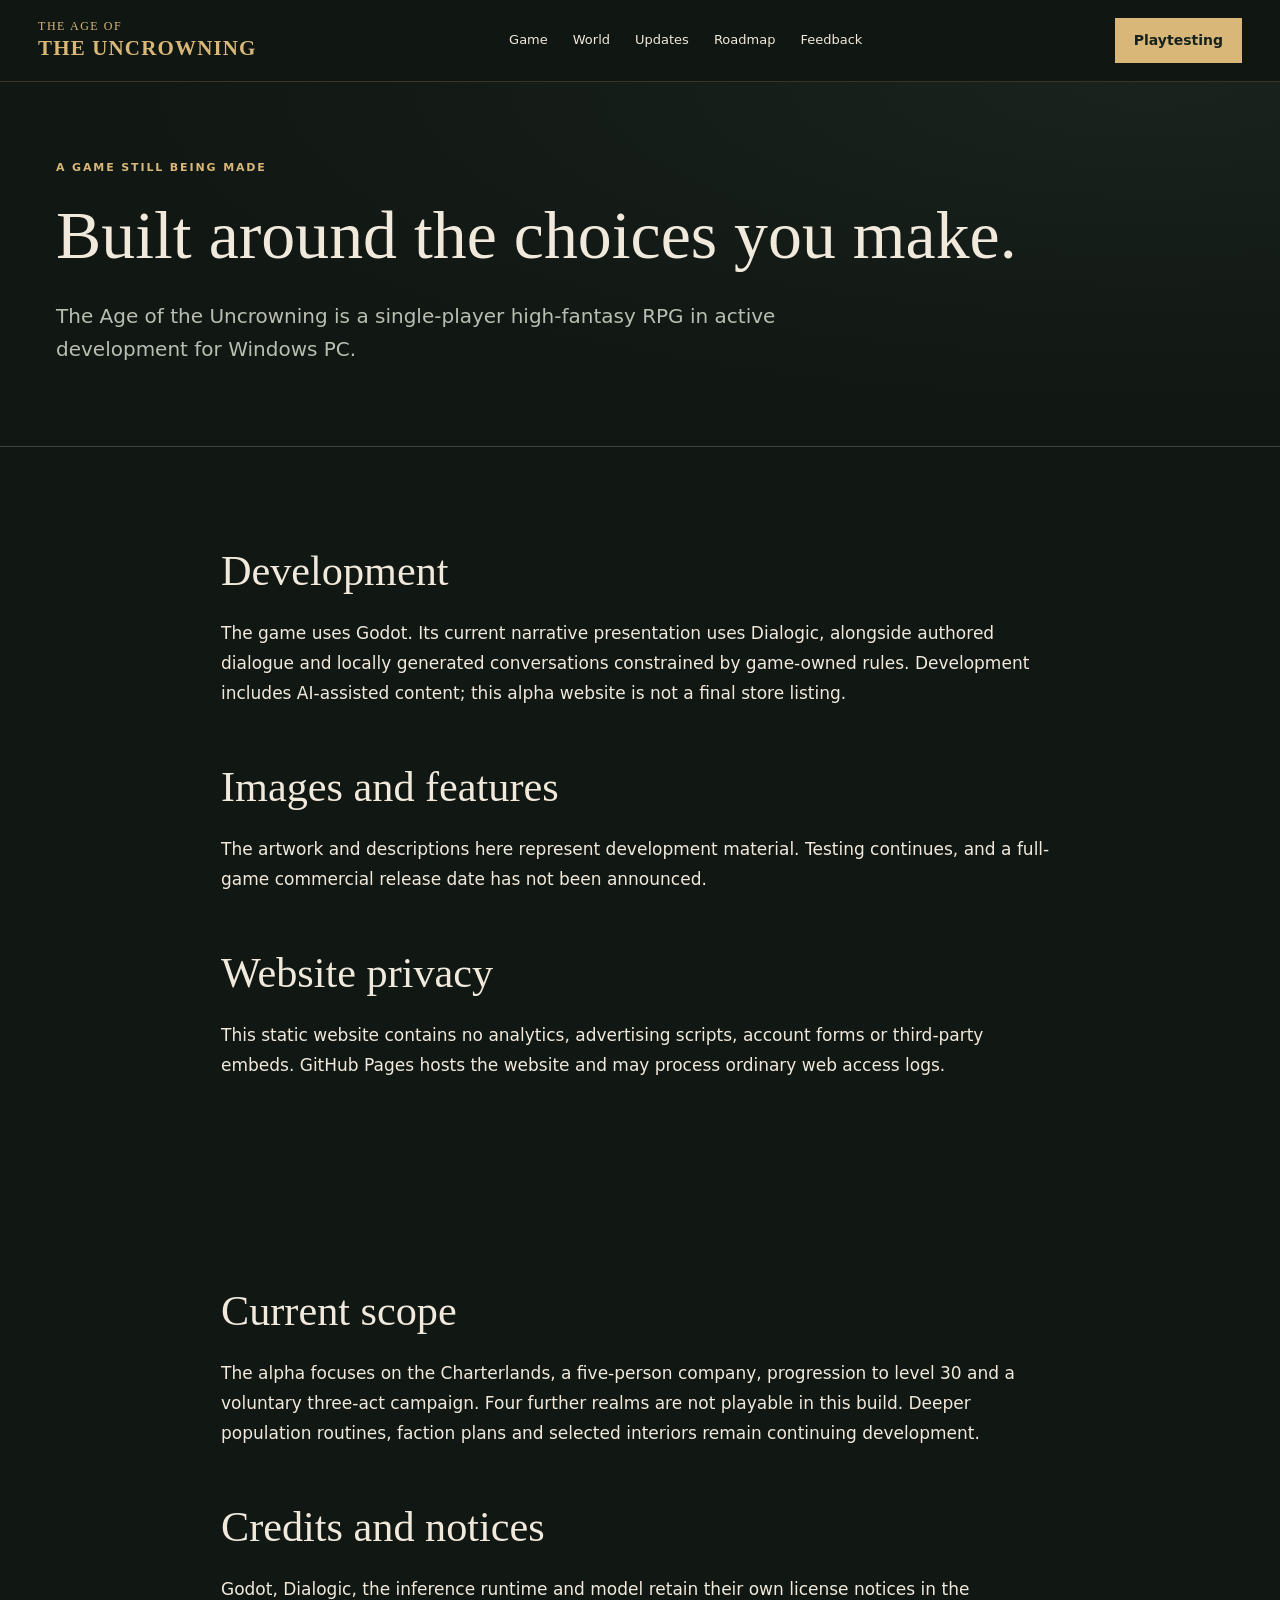
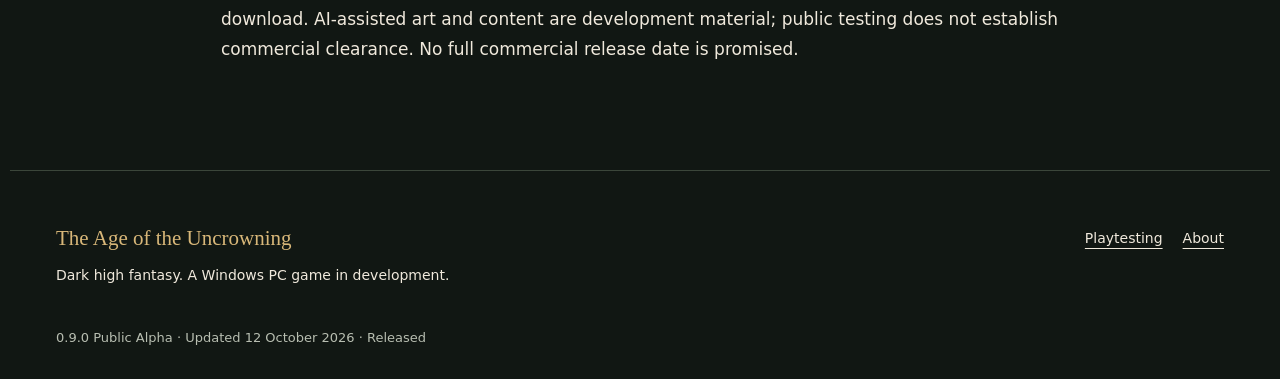
==== docs/about.html @ c71bb47f "Publish player world, history, roadmap and feedback site" ====
<!doctype html><html lang="en"><head><meta charset="utf-8"><meta name="viewport" content="width=device-width,initial-scale=1"><meta name="theme-color" content="#111713"><meta name="description" content="The Age of the Uncrowning is a single-player high-fantasy RPG in active development for Windows PC."><title>About the game</title><link rel="stylesheet" href="assets/site.css"><link rel="stylesheet" href="assets/public.css"><script src="assets/public.js" defer></script></head><body><a class="skip" href="#main">Skip to content</a><header><div class="nav"><a class="brand" href="index.html">THE AGE OF<br><strong>THE UNCROWNING</strong></a><nav aria-label="Main navigation"><a href="index.html">Game</a><a href="world.html">World</a><a href="updates.html">Updates</a><a href="roadmap.html">Roadmap</a><a href="feedback.html">Feedback</a></nav><a class="button small" href="play.html">Playtesting</a></div></header><main id="main"><section class="page-head"><div class="wrap"><p class="eyebrow">A game still being made</p><h1>Built around the choices you make.</h1><p class="lead">The Age of the Uncrowning is a single-player high-fantasy RPG in active development for Windows PC.</p></div></section><section class="section wrap reading"><h2>Development</h2><p>The game uses Godot. Its current narrative presentation uses Dialogic, alongside authored dialogue and locally generated conversations constrained by game-owned rules. Development includes AI-assisted content; this alpha website is not a final store listing.</p><h2>Images and features</h2><p>The artwork and descriptions here represent development material. Testing continues, and a full-game commercial release date has not been announced.</p><h2>Website privacy</h2><p>This static website contains no analytics, advertising scripts, account forms or third-party embeds. GitHub Pages hosts the website and may process ordinary web access logs.</p></section><section class="section wrap reading"><h2>Current scope</h2><p>The alpha focuses on the Charterlands, a five-person company, progression to level 30 and a voluntary three-act campaign. Four further realms are not playable in this build. Deeper population routines, faction plans and selected interiors remain continuing development.</p><h2>Credits and notices</h2><p>Godot, Dialogic, the inference runtime and model retain their own license notices in the download. AI-assisted art and content are development material; public testing does not establish commercial clearance. No full commercial release date is promised.</p></section></main><footer class="wrap"><div><strong>The Age of the Uncrowning</strong><p>Dark high fantasy. A Windows PC game in development.</p></div><nav aria-label="Footer"><a href="play.html">Playtesting</a><a href="about.html">About</a></nav><p class="fine">0.9.0 Public Alpha · Updated 12 October 2026 · Released</p></footer></body></html>
---- docs/assets/site.css ----
:root{--bg:#111713;--panel:#1b231e;--gold:#d8b779;--ink:#f0e9dc;--muted:#b8beb1;--line:#3b463a;--paper:#eee7d8;--dark:#26332c}*{box-sizing:border-box}html{scroll-behavior:smooth;scroll-padding-top:100px}body{margin:0;background:var(--bg);color:var(--ink);font:17px/1.75 system-ui,-apple-system,"Segoe UI",sans-serif}a{color:inherit;text-underline-offset:5px}a:hover{color:var(--gold)}a:focus-visible,summary:focus-visible{outline:3px solid var(--gold);outline-offset:5px}.wrap{max-width:1260px;margin:auto;padding:0 46px}.skip{position:fixed;left:20px;top:-100px;background:var(--gold);color:#111;padding:12px;z-index:100}.skip:focus{top:12px}header{position:sticky;top:0;z-index:20;background:#111713f5;border-bottom:1px solid #d8b77930}.nav{max-width:1440px;margin:auto;padding:18px 38px;display:flex;align-items:center;gap:36px;justify-content:space-between}.brand{font:12px/1.35 Georgia,serif;letter-spacing:.13em;text-decoration:none;white-space:nowrap;color:var(--gold)}.brand strong{font-size:21px;letter-spacing:.055em}.nav nav{display:flex;gap:25px;align-items:center;flex-wrap:wrap}.nav nav a{font-size:13px;text-decoration:none;white-space:nowrap}.nav nav a[aria-current=page]{color:var(--gold);text-decoration:underline;text-underline-offset:9px}.button{display:inline-block;border:1px solid var(--gold);background:var(--gold);color:#17221c;padding:12px 24px;text-decoration:none;font-size:14px;font-weight:650}.button:hover{color:#17221c;background:#efcd8c}.button.ghost{background:transparent;color:var(--ink)}.button.ghost:hover{background:#d8b77918}.button.small{padding:9px 18px}.buttons{display:flex;gap:13px;flex-wrap:wrap;margin:30px 0 20px}.eyebrow,.chapter,.badge{color:var(--gold);font-size:11px;font-weight:650;letter-spacing:.17em;text-transform:uppercase}h1,h2,h3{font-family:Georgia,"Times New Roman",serif;font-weight:400;line-height:1.15;text-wrap:balance}h1{font-size:clamp(40px,5.3vw,72px);max-width:900px;margin:20px 0 25px}h2{font-size:clamp(30px,3.3vw,43px);margin:14px 0 24px}h3{font-size:26px;margin:15px 0}.lead{font-size:20px;line-height:1.65;color:var(--muted);max-width:770px}.fine,figcaption{font-size:13px;color:var(--muted);line-height:1.65}p{margin:0 0 20px}.hero{min-height:660px;display:flex;align-items:center;background:linear-gradient(90deg,#101612ed 0%,#101612c9 40%,#10161238 85%),linear-gradient(0deg,#111713,transparent 45%),url('throne.png') center 45%/cover}.hero .wrap{width:100%;padding-top:90px;padding-bottom:90px}.hero h1{max-width:880px}.hero .lead{max-width:610px;color:#e0ddcf}.page-head{padding:76px 0 60px;background:radial-gradient(ellipse at 90% 0,#30423844,transparent 65%);border-bottom:1px solid var(--line)}.page-head h1{max-width:1030px}.section{padding-top:86px;padding-bottom:86px}.section-heading{max-width:830px;margin-bottom:37px}.facts{display:flex;gap:25px;justify-content:space-between;padding-top:25px;padding-bottom:25px;border-bottom:1px solid var(--line);font-size:12px;letter-spacing:.06em;color:var(--gold)}.cards{display:grid;grid-template-columns:repeat(3,minmax(0,1fr));gap:24px}.cards article{padding:30px;background:var(--panel);border-top:2px solid #867344;border-bottom:1px solid var(--line)}.cards p{color:var(--muted);font-size:16px}.cards a,.text-link{color:var(--gold);font-size:14px}.parchment{background:var(--paper);color:var(--dark)}.parchment p,.parchment .lead{color:#43534a}.parchment .eyebrow,.parchment .text-link{color:#795c2d}.split{display:grid;grid-template-columns:1fr 1fr;gap:60px;align-items:center}figure{margin:0}figure img{display:block;width:100%;height:380px;object-fit:cover;border:1px solid #917d53}figcaption{margin-top:13px;color:#596354}.reading{max-width:930px}.reading h2:not(:first-child){margin-top:54px}.reading h3{margin-top:36px}.reading li{margin:0 0 16px}.reading ol,.reading ul{padding-left:26px}.callout{border-left:3px solid var(--gold);padding:22px 30px;background:var(--panel);margin:36px 0}.callout h3{margin-top:0}.callout p:last-child,.callout ul:last-child{margin-bottom:0}.parchment .callout{background:#e4ddcd}.jump{display:flex;gap:20px;flex-wrap:wrap;font-size:14px;margin-top:30px}.jump a{color:var(--gold)}.table-wrap{overflow-x:auto;margin-top:28px}table{width:100%;border-collapse:collapse;font-size:15px;line-height:1.6}caption{text-align:left;font-size:13px;margin-bottom:18px}th,td{text-align:left;vertical-align:top;padding:18px 15px;border-bottom:1px solid #6f795657}thead th{font-size:12px;text-transform:uppercase;letter-spacing:.06em}tbody th{min-width:155px;font-weight:650}td{min-width:120px}td:nth-child(3){min-width:250px}.act{display:grid;grid-template-columns:95px 1fr;gap:30px;padding:18px 0 54px;border-bottom:1px solid var(--line);margin-bottom:46px;max-width:980px}.act-number{font:64px Georgia,serif;color:var(--gold);padding-top:30px}.act:last-child{margin-bottom:0;border-bottom:0;padding-bottom:0}.news-head{display:flex;align-items:center;justify-content:space-between;gap:24px}.news-head a{white-space:nowrap;color:var(--gold);font-size:14px}.release-note{border-bottom:1px solid var(--line);padding-bottom:32px}.release-note h2{font-size:34px}.update-group{padding:25px 0;border-bottom:1px solid var(--line)}footer{padding-top:55px!important;padding-bottom:30px!important;display:grid;grid-template-columns:1fr 1fr;gap:20px;border-top:1px solid var(--line);font-size:14px}footer strong{font:21px Georgia,serif;color:var(--gold)}footer p{margin-top:10px}footer nav{display:flex;gap:20px;align-items:start;justify-content:flex-end;flex-wrap:wrap}footer .fine{grid-column:1/-1;margin:0}
@media(max-width:1060px){.nav{gap:20px;padding:17px 24px}.nav nav{gap:15px}.brand strong{font-size:17px}.wrap{padding-left:30px;padding-right:30px}.cards{gap:16px}.cards article{padding:24px}.split{gap:30px}}
@media(max-width:800px){header{position:relative}.nav{flex-wrap:wrap;gap:16px}.nav nav{order:3;width:100%;gap:12px 20px;padding-top:8px;border-top:1px solid var(--line)}.nav .button{margin-left:auto}.hero{min-height:570px;background-position:center}.hero .wrap{padding-top:65px;padding-bottom:65px}.hero h1{font-size:48px}.cards,.split{grid-template-columns:1fr}.facts{display:grid;grid-template-columns:1fr 1fr;gap:12px;font-size:11px}.section{padding-top:56px;padding-bottom:56px}.page-head{padding:48px 0}.news-head{display:block}.act{grid-template-columns:50px 1fr;gap:18px}.act-number{font-size:42px}.lead{font-size:18px}figure img{height:320px}footer{grid-template-columns:1fr}footer nav{justify-content:flex-start}.table-wrap{margin-right:0}h1{overflow-wrap:break-word}}
@media(max-width:420px){.wrap{padding-left:22px;padding-right:22px}.nav{padding:16px 20px}.hero h1{font-size:40px}.brand strong{font-size:16px}.nav nav a{font-size:12px}.cards article{padding:23px}.act{display:block}.act-number{display:block;padding:0 0 14px}.callout{padding:20px}.button{padding:11px 19px}.page-head h1{font-size:37px}}
@media(prefers-reduced-motion:reduce){html{scroll-behavior:auto}}
---- docs/assets/public.css ----
.continent{display:block;width:100%;height:auto}.map-frame{border:1px solid #b99c60;border-radius:8px;overflow:hidden}.realm path{stroke:#d8c598;stroke-width:3;transition:filter .15s}.realm:hover path,.realm:focus path{filter:brightness(1.35);stroke:#fff3bf;stroke-width:5}.realm text{font:600 23px Georgia,serif;fill:#fff1d0;paint-order:stroke;stroke:#18231c;stroke-width:3px}.realm .realm-people{font:15px system-ui;stroke-width:2px}.sea-label,.map-foot{fill:#c3beaa;font:14px system-ui;letter-spacing:3px}.realm-cards{margin-top:30px;grid-template-columns:repeat(auto-fit,minmax(240px,1fr))}.realm-facts{display:grid;grid-template-columns:160px 1fr;gap:12px;margin-bottom:38px}.realm-facts dt{color:var(--gold);font-weight:bold}.realm-facts dd{margin:0}.era,.milestone{border-bottom:1px solid var(--line);padding:24px 0}.history-entry{border-bottom:1px solid var(--line);padding:16px 0}.history-entry summary{cursor:pointer;line-height:1.8}.history-entry small{display:block;color:var(--muted)}.history-entry[open]{padding-bottom:28px}.history-entry ul{padding-left:24px}#history-search{display:block;width:100%;padding:14px;margin:12px 0 20px;color:#eee;background:#1a251e;border:1px solid #b99c60;font:inherit}.nav{flex-wrap:wrap}.nav nav{flex-wrap:wrap}a:focus-visible,summary:focus-visible{outline:3px solid #f3d58d;outline-offset:4px}@media(max-width:600px){.realm-facts{grid-template-columns:1fr;gap:4px}.realm-facts dd{margin-bottom:16px}.continent text{font-size:23px}.realm .realm-people{font-size:17px}.history-entry .badge{display:block;width:fit-content}}
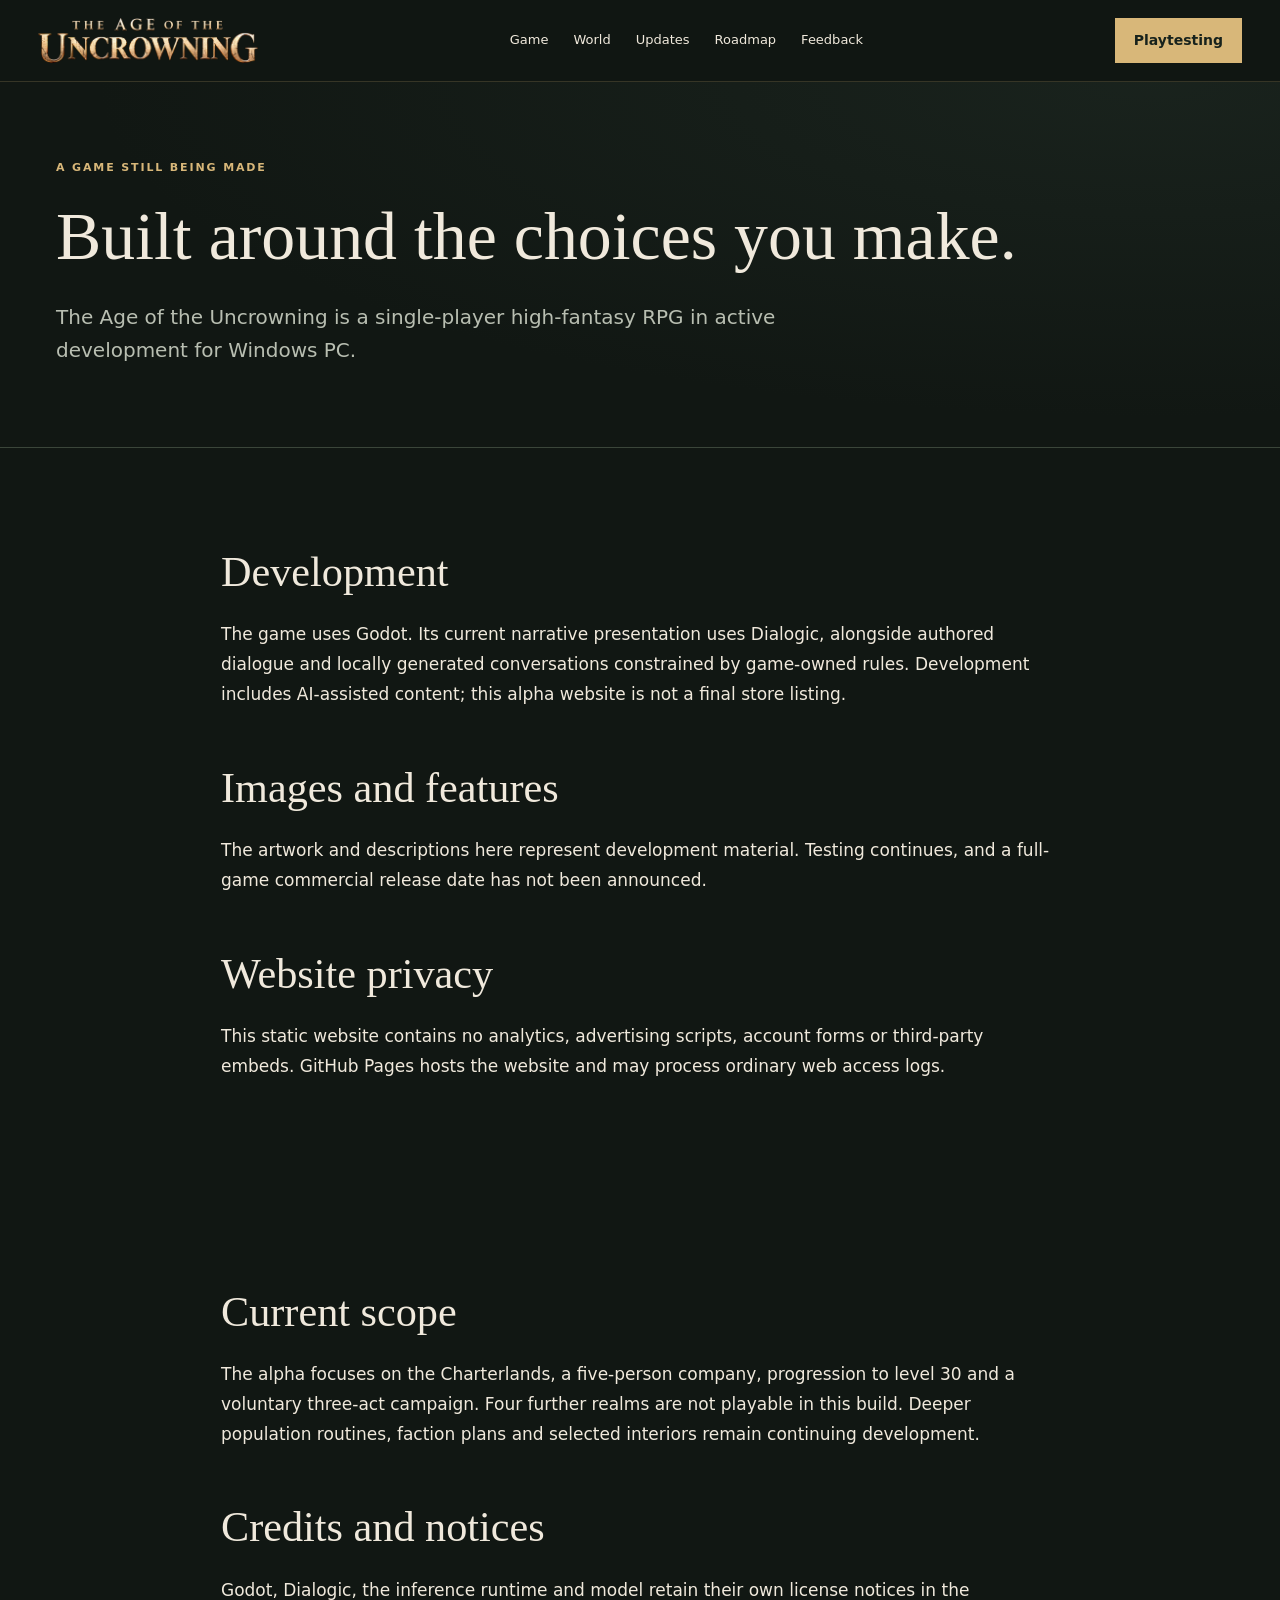
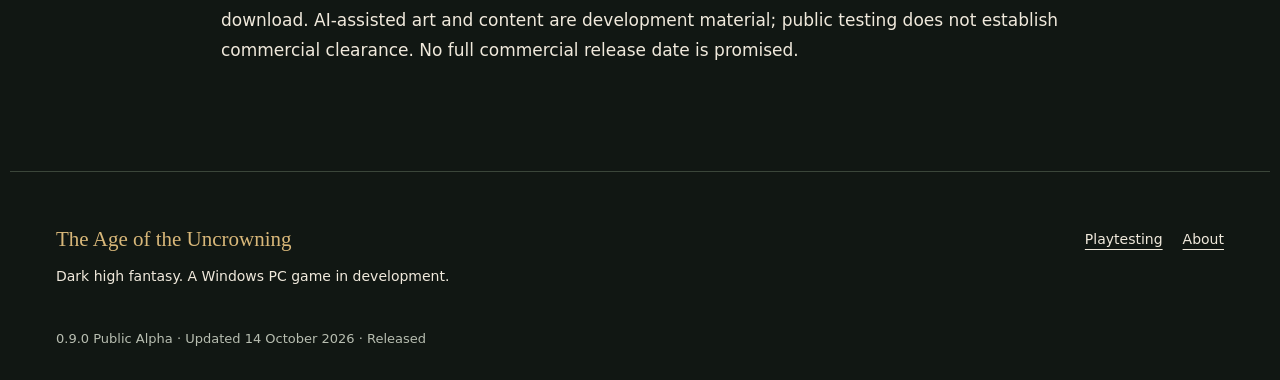
==== commit b00ce015: "Publish player world, history, roadmap and feedback site" ====
--- a/docs/about.html
+++ b/docs/about.html
@@ -1 +1 @@
-<!doctype html><html lang="en"><head><meta charset="utf-8"><meta name="viewport" content="width=device-width,initial-scale=1"><meta name="theme-color" content="#111713"><meta name="description" content="The Age of the Uncrowning is a single-player high-fantasy RPG in active development for Windows PC."><title>About the game</title><link rel="stylesheet" href="assets/site.css"><link rel="stylesheet" href="assets/public.css"><script src="assets/public.js" defer></script></head><body><a class="skip" href="#main">Skip to content</a><header><div class="nav"><a class="brand" href="index.html">THE AGE OF<br><strong>THE UNCROWNING</strong></a><nav aria-label="Main navigation"><a href="index.html">Game</a><a href="world.html">World</a><a href="updates.html">Updates</a><a href="roadmap.html">Roadmap</a><a href="feedback.html">Feedback</a></nav><a class="button small" href="play.html">Playtesting</a></div></header><main id="main"><section class="page-head"><div class="wrap"><p class="eyebrow">A game still being made</p><h1>Built around the choices you make.</h1><p class="lead">The Age of the Uncrowning is a single-player high-fantasy RPG in active development for Windows PC.</p></div></section><section class="section wrap reading"><h2>Development</h2><p>The game uses Godot. Its current narrative presentation uses Dialogic, alongside authored dialogue and locally generated conversations constrained by game-owned rules. Development includes AI-assisted content; this alpha website is not a final store listing.</p><h2>Images and features</h2><p>The artwork and descriptions here represent development material. Testing continues, and a full-game commercial release date has not been announced.</p><h2>Website privacy</h2><p>This static website contains no analytics, advertising scripts, account forms or third-party embeds. GitHub Pages hosts the website and may process ordinary web access logs.</p></section><section class="section wrap reading"><h2>Current scope</h2><p>The alpha focuses on the Charterlands, a five-person company, progression to level 30 and a voluntary three-act campaign. Four further realms are not playable in this build. Deeper population routines, faction plans and selected interiors remain continuing development.</p><h2>Credits and notices</h2><p>Godot, Dialogic, the inference runtime and model retain their own license notices in the download. AI-assisted art and content are development material; public testing does not establish commercial clearance. No full commercial release date is promised.</p></section></main><footer class="wrap"><div><strong>The Age of the Uncrowning</strong><p>Dark high fantasy. A Windows PC game in development.</p></div><nav aria-label="Footer"><a href="play.html">Playtesting</a><a href="about.html">About</a></nav><p class="fine">0.9.0 Public Alpha · Updated 12 October 2026 · Released</p></footer></body></html>+<!doctype html><html lang="en"><head><meta charset="utf-8"><meta name="viewport" content="width=device-width,initial-scale=1"><meta name="theme-color" content="#111713"><meta name="description" content="The Age of the Uncrowning is a single-player high-fantasy RPG in active development for Windows PC."><title>About the game</title><link rel="stylesheet" href="assets/site.css"><link rel="stylesheet" href="assets/public.css"><script src="assets/public.js" defer></script></head><body><a class="skip" href="#main">Skip to content</a><header><div class="nav"><a class="brand" href="index.html"><img src="assets/uncrowning-wordmark.png" alt="The Age of the Uncrowning"></a><nav aria-label="Main navigation"><a href="index.html">Game</a><a href="world.html">World</a><a href="updates.html">Updates</a><a href="roadmap.html">Roadmap</a><a href="feedback.html">Feedback</a></nav><a class="button small" href="play.html">Playtesting</a></div></header><main id="main"><section class="page-head"><div class="wrap"><p class="eyebrow">A game still being made</p><h1>Built around the choices you make.</h1><p class="lead">The Age of the Uncrowning is a single-player high-fantasy RPG in active development for Windows PC.</p></div></section><section class="section wrap reading"><h2>Development</h2><p>The game uses Godot. Its current narrative presentation uses Dialogic, alongside authored dialogue and locally generated conversations constrained by game-owned rules. Development includes AI-assisted content; this alpha website is not a final store listing.</p><h2>Images and features</h2><p>The artwork and descriptions here represent development material. Testing continues, and a full-game commercial release date has not been announced.</p><h2>Website privacy</h2><p>This static website contains no analytics, advertising scripts, account forms or third-party embeds. GitHub Pages hosts the website and may process ordinary web access logs.</p></section><section class="section wrap reading"><h2>Current scope</h2><p>The alpha focuses on the Charterlands, a five-person company, progression to level 30 and a voluntary three-act campaign. Four further realms are not playable in this build. Deeper population routines, faction plans and selected interiors remain continuing development.</p><h2>Credits and notices</h2><p>Godot, Dialogic, the inference runtime and model retain their own license notices in the download. AI-assisted art and content are development material; public testing does not establish commercial clearance. No full commercial release date is promised.</p></section></main><footer class="wrap"><div><strong>The Age of the Uncrowning</strong><p>Dark high fantasy. A Windows PC game in development.</p></div><nav aria-label="Footer"><a href="play.html">Playtesting</a><a href="about.html">About</a></nav><p class="fine">0.9.0 Public Alpha · Updated 14 October 2026 · Released</p></footer></body></html>
--- a/docs/assets/public.css
+++ b/docs/assets/public.css
@@ -1 +1,3 @@
-.continent{display:block;width:100%;height:auto}.map-frame{border:1px solid #b99c60;border-radius:8px;overflow:hidden}.realm path{stroke:#d8c598;stroke-width:3;transition:filter .15s}.realm:hover path,.realm:focus path{filter:brightness(1.35);stroke:#fff3bf;stroke-width:5}.realm text{font:600 23px Georgia,serif;fill:#fff1d0;paint-order:stroke;stroke:#18231c;stroke-width:3px}.realm .realm-people{font:15px system-ui;stroke-width:2px}.sea-label,.map-foot{fill:#c3beaa;font:14px system-ui;letter-spacing:3px}.realm-cards{margin-top:30px;grid-template-columns:repeat(auto-fit,minmax(240px,1fr))}.realm-facts{display:grid;grid-template-columns:160px 1fr;gap:12px;margin-bottom:38px}.realm-facts dt{color:var(--gold);font-weight:bold}.realm-facts dd{margin:0}.era,.milestone{border-bottom:1px solid var(--line);padding:24px 0}.history-entry{border-bottom:1px solid var(--line);padding:16px 0}.history-entry summary{cursor:pointer;line-height:1.8}.history-entry small{display:block;color:var(--muted)}.history-entry[open]{padding-bottom:28px}.history-entry ul{padding-left:24px}#history-search{display:block;width:100%;padding:14px;margin:12px 0 20px;color:#eee;background:#1a251e;border:1px solid #b99c60;font:inherit}.nav{flex-wrap:wrap}.nav nav{flex-wrap:wrap}a:focus-visible,summary:focus-visible{outline:3px solid #f3d58d;outline-offset:4px}@media(max-width:600px){.realm-facts{grid-template-columns:1fr;gap:4px}.realm-facts dd{margin-bottom:16px}.continent text{font-size:23px}.realm .realm-people{font-size:17px}.history-entry .badge{display:block;width:fit-content}}
+.continent{display:block;width:100%;height:auto}.map-frame{border:1px solid #b99c60;border-radius:8px;overflow:hidden}.realm path{stroke:#d8c598;stroke-width:3;transition:filter .15s}.realm:hover path,.realm:focus path{filter:brightness(1.35);stroke:#fff3bf;stroke-width:5}.realm text{font:600 23px Georgia,serif;fill:#fff1d0;paint-order:stroke;stroke:#18231c;stroke-width:3px}.realm .realm-people{font:15px system-ui;stroke-width:2px}.sea-label,.map-foot{fill:#c3beaa;font:14px system-ui;letter-spacing:3px}.realm-cards{margin-top:30px;grid-template-columns:repeat(auto-fit,minmax(240px,1fr))}.realm-facts{display:grid;grid-template-columns:160px 1fr;gap:12px;margin-bottom:38px}.realm-facts dt{color:var(--gold);font-weight:bold}.realm-facts dd{margin:0}.era,.milestone{border-bottom:1px solid var(--line);padding:24px 0}.history-entry{border-bottom:1px solid var(--line);padding:16px 0}.history-entry summary{cursor:pointer;line-height:1.8}.history-entry small{display:block;color:var(--muted)}.history-entry[open]{padding-bottom:28px}.history-entry ul{padding-left:24px}#history-search{display:block;width:100%;padding:14px;margin:12px 0 20px;color:#eee;background:#1a251e;border:1px solid #b99c60;font:inherit}.nav{flex-wrap:wrap}.nav nav{flex-wrap:wrap}a:focus-visible,summary:focus-visible{outline:3px solid #f3d58d;outline-offset:4px}@media(max-width:600px){.realm-facts{grid-template-columns:1fr;gap:4px}.realm-facts dd{margin-bottom:16px}.continent text{font-size:23px}.realm .realm-people{font-size:17px}.history-entry .badge{display:block;width:fit-content}}
+
+.brand img{display:block;width:220px;max-width:100%;height:auto}.title-wordmark{display:block;width:min(680px,100%);height:auto;margin:0 0 36px;filter:drop-shadow(0 3px 8px #000)}.hero h1{font-size:clamp(2rem,4.5vw,3.8rem)}@media(max-width:600px){.brand img{width:190px}.title-wordmark{margin-bottom:24px}}
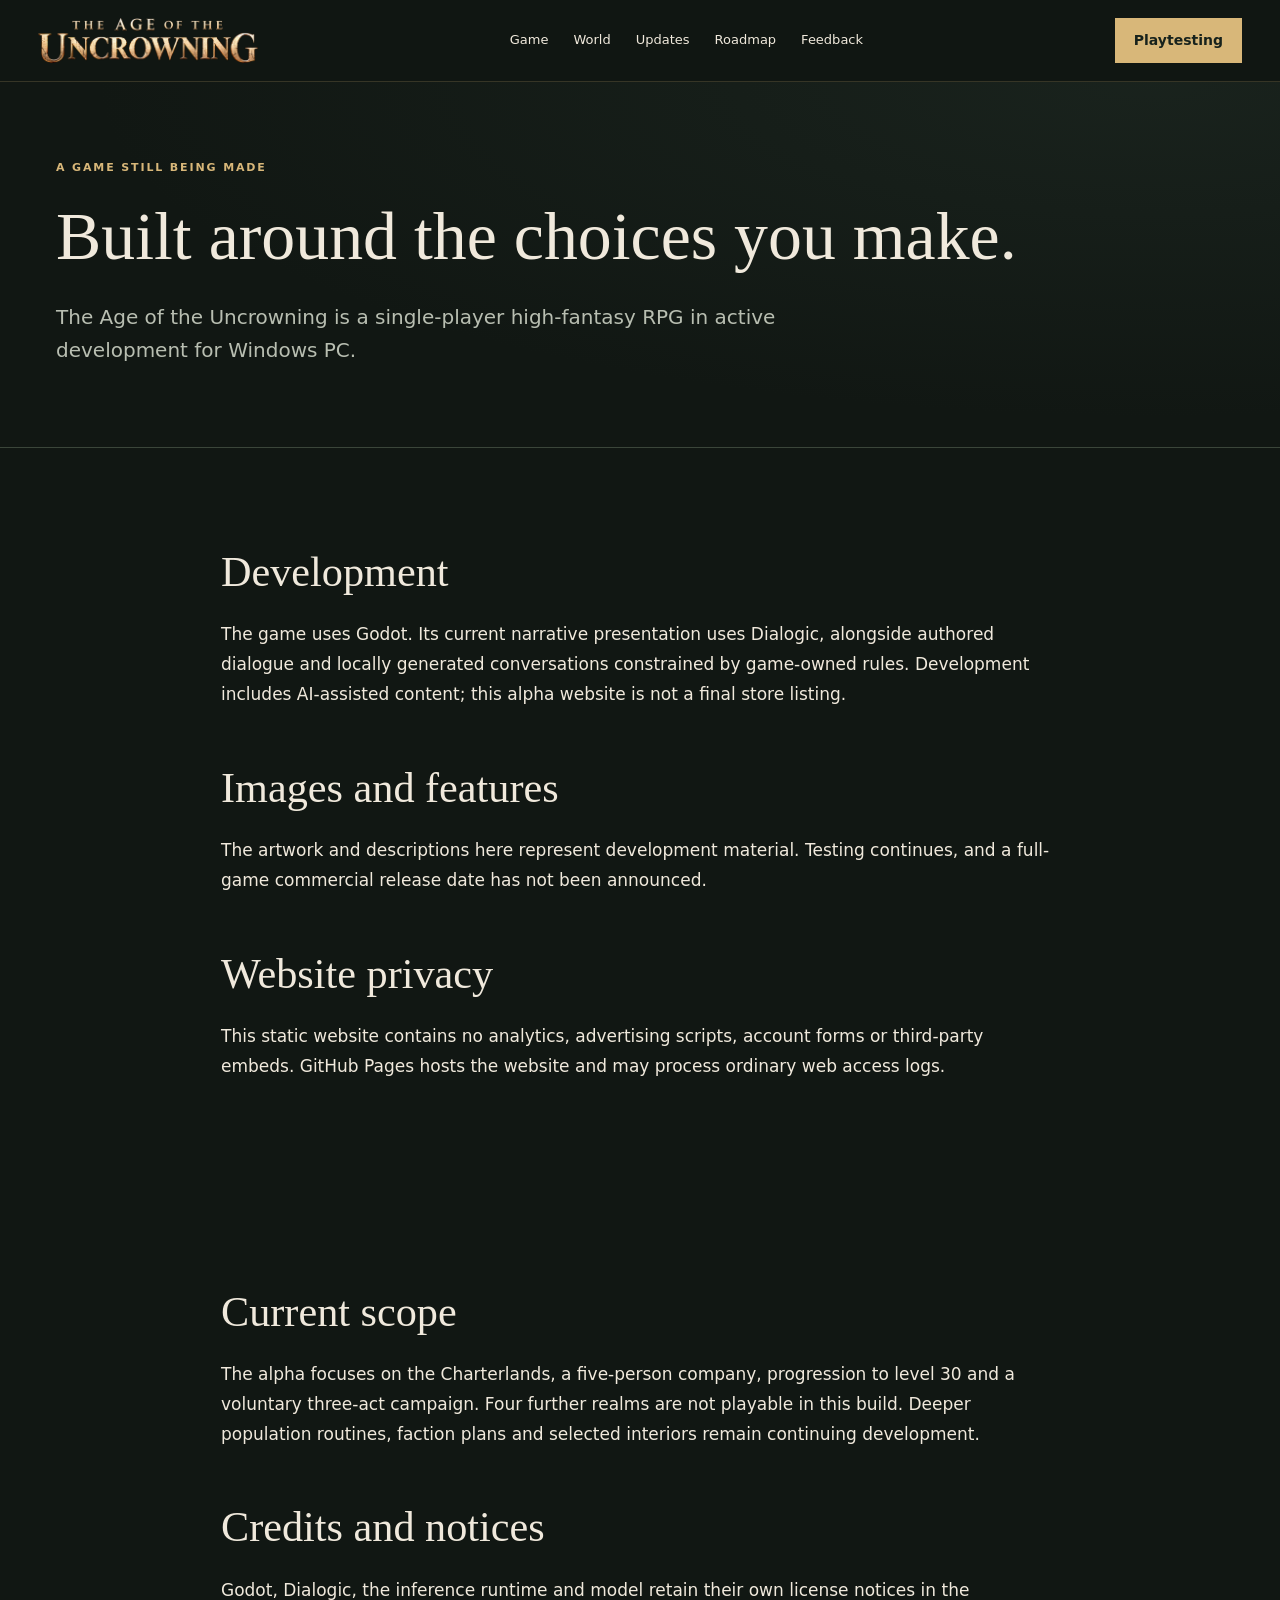
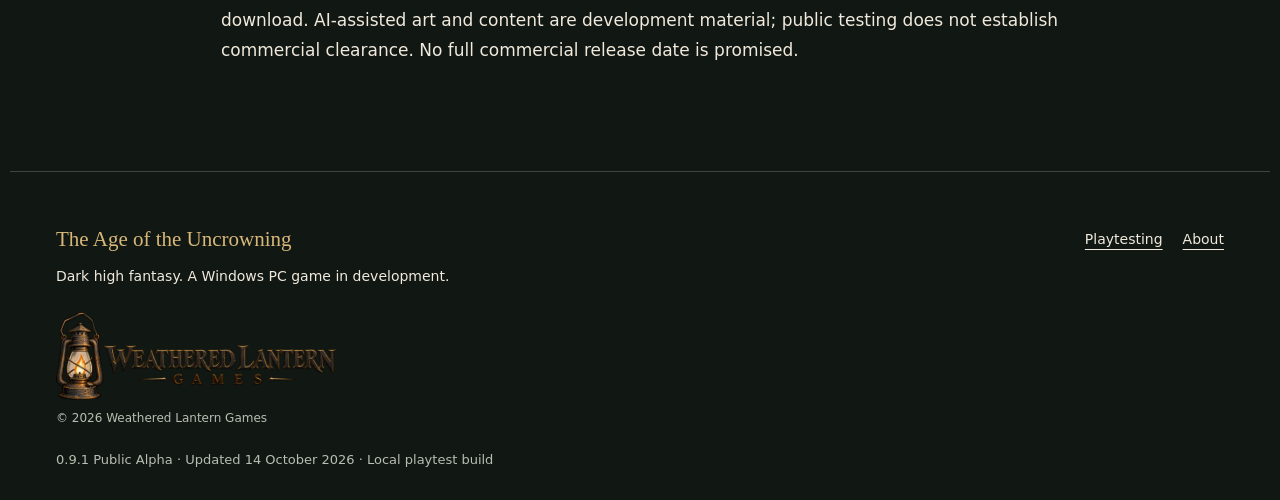
==== commit 6601132a: "Publish player world, history, roadmap and feedback site" ====
--- a/docs/about.html
+++ b/docs/about.html
@@ -1 +1 @@
-<!doctype html><html lang="en"><head><meta charset="utf-8"><meta name="viewport" content="width=device-width,initial-scale=1"><meta name="theme-color" content="#111713"><meta name="description" content="The Age of the Uncrowning is a single-player high-fantasy RPG in active development for Windows PC."><title>About the game</title><link rel="stylesheet" href="assets/site.css"><link rel="stylesheet" href="assets/public.css"><script src="assets/public.js" defer></script></head><body><a class="skip" href="#main">Skip to content</a><header><div class="nav"><a class="brand" href="index.html"><img src="assets/uncrowning-wordmark.png" alt="The Age of the Uncrowning"></a><nav aria-label="Main navigation"><a href="index.html">Game</a><a href="world.html">World</a><a href="updates.html">Updates</a><a href="roadmap.html">Roadmap</a><a href="feedback.html">Feedback</a></nav><a class="button small" href="play.html">Playtesting</a></div></header><main id="main"><section class="page-head"><div class="wrap"><p class="eyebrow">A game still being made</p><h1>Built around the choices you make.</h1><p class="lead">The Age of the Uncrowning is a single-player high-fantasy RPG in active development for Windows PC.</p></div></section><section class="section wrap reading"><h2>Development</h2><p>The game uses Godot. Its current narrative presentation uses Dialogic, alongside authored dialogue and locally generated conversations constrained by game-owned rules. Development includes AI-assisted content; this alpha website is not a final store listing.</p><h2>Images and features</h2><p>The artwork and descriptions here represent development material. Testing continues, and a full-game commercial release date has not been announced.</p><h2>Website privacy</h2><p>This static website contains no analytics, advertising scripts, account forms or third-party embeds. GitHub Pages hosts the website and may process ordinary web access logs.</p></section><section class="section wrap reading"><h2>Current scope</h2><p>The alpha focuses on the Charterlands, a five-person company, progression to level 30 and a voluntary three-act campaign. Four further realms are not playable in this build. Deeper population routines, faction plans and selected interiors remain continuing development.</p><h2>Credits and notices</h2><p>Godot, Dialogic, the inference runtime and model retain their own license notices in the download. AI-assisted art and content are development material; public testing does not establish commercial clearance. No full commercial release date is promised.</p></section></main><footer class="wrap"><div><strong>The Age of the Uncrowning</strong><p>Dark high fantasy. A Windows PC game in development.</p></div><nav aria-label="Footer"><a href="play.html">Playtesting</a><a href="about.html">About</a></nav><p class="fine">0.9.0 Public Alpha · Updated 14 October 2026 · Released</p></footer></body></html>+<!doctype html><html lang="en"><head><meta charset="utf-8"><meta name="viewport" content="width=device-width,initial-scale=1"><meta name="theme-color" content="#111713"><meta name="description" content="The Age of the Uncrowning is a single-player high-fantasy RPG in active development for Windows PC."><title>About the game</title><link rel="stylesheet" href="assets/site.css"><link rel="stylesheet" href="assets/public.css"><script src="assets/public.js" defer></script></head><body><a class="skip" href="#main">Skip to content</a><header><div class="nav"><a class="brand" href="index.html"><img src="assets/uncrowning-wordmark.png" alt="The Age of the Uncrowning"></a><nav aria-label="Main navigation"><a href="index.html">Game</a><a href="world.html">World</a><a href="updates.html">Updates</a><a href="roadmap.html">Roadmap</a><a href="feedback.html">Feedback</a></nav><a class="button small" href="play.html">Playtesting</a></div></header><main id="main"><section class="page-head"><div class="wrap"><p class="eyebrow">A game still being made</p><h1>Built around the choices you make.</h1><p class="lead">The Age of the Uncrowning is a single-player high-fantasy RPG in active development for Windows PC.</p></div></section><section class="section wrap reading"><h2>Development</h2><p>The game uses Godot. Its current narrative presentation uses Dialogic, alongside authored dialogue and locally generated conversations constrained by game-owned rules. Development includes AI-assisted content; this alpha website is not a final store listing.</p><h2>Images and features</h2><p>The artwork and descriptions here represent development material. Testing continues, and a full-game commercial release date has not been announced.</p><h2>Website privacy</h2><p>This static website contains no analytics, advertising scripts, account forms or third-party embeds. GitHub Pages hosts the website and may process ordinary web access logs.</p></section><section class="section wrap reading"><h2>Current scope</h2><p>The alpha focuses on the Charterlands, a five-person company, progression to level 30 and a voluntary three-act campaign. Four further realms are not playable in this build. Deeper population routines, faction plans and selected interiors remain continuing development.</p><h2>Credits and notices</h2><p>Godot, Dialogic, the inference runtime and model retain their own license notices in the download. AI-assisted art and content are development material; public testing does not establish commercial clearance. No full commercial release date is promised.</p></section></main><footer class="wrap"><div><strong>The Age of the Uncrowning</strong><p>Dark high fantasy. A Windows PC game in development.</p><div class="studio-credit"><img src="assets/weathered-lantern-games.png" alt="Weathered Lantern Games" width="640" height="200" loading="lazy"><p>© 2026 Weathered Lantern Games</p></div></div><nav aria-label="Footer"><a href="play.html">Playtesting</a><a href="about.html">About</a></nav><p class="fine">0.9.1 Public Alpha · Updated 14 October 2026 · Local playtest build</p></footer></body></html>
--- a/docs/assets/public.css
+++ b/docs/assets/public.css
@@ -1,3 +1,6 @@
 .continent{display:block;width:100%;height:auto}.map-frame{border:1px solid #b99c60;border-radius:8px;overflow:hidden}.realm path{stroke:#d8c598;stroke-width:3;transition:filter .15s}.realm:hover path,.realm:focus path{filter:brightness(1.35);stroke:#fff3bf;stroke-width:5}.realm text{font:600 23px Georgia,serif;fill:#fff1d0;paint-order:stroke;stroke:#18231c;stroke-width:3px}.realm .realm-people{font:15px system-ui;stroke-width:2px}.sea-label,.map-foot{fill:#c3beaa;font:14px system-ui;letter-spacing:3px}.realm-cards{margin-top:30px;grid-template-columns:repeat(auto-fit,minmax(240px,1fr))}.realm-facts{display:grid;grid-template-columns:160px 1fr;gap:12px;margin-bottom:38px}.realm-facts dt{color:var(--gold);font-weight:bold}.realm-facts dd{margin:0}.era,.milestone{border-bottom:1px solid var(--line);padding:24px 0}.history-entry{border-bottom:1px solid var(--line);padding:16px 0}.history-entry summary{cursor:pointer;line-height:1.8}.history-entry small{display:block;color:var(--muted)}.history-entry[open]{padding-bottom:28px}.history-entry ul{padding-left:24px}#history-search{display:block;width:100%;padding:14px;margin:12px 0 20px;color:#eee;background:#1a251e;border:1px solid #b99c60;font:inherit}.nav{flex-wrap:wrap}.nav nav{flex-wrap:wrap}a:focus-visible,summary:focus-visible{outline:3px solid #f3d58d;outline-offset:4px}@media(max-width:600px){.realm-facts{grid-template-columns:1fr;gap:4px}.realm-facts dd{margin-bottom:16px}.continent text{font-size:23px}.realm .realm-people{font-size:17px}.history-entry .badge{display:block;width:fit-content}}
 
 .brand img{display:block;width:220px;max-width:100%;height:auto}.title-wordmark{display:block;width:min(680px,100%);height:auto;margin:0 0 36px;filter:drop-shadow(0 3px 8px #000)}.hero h1{font-size:clamp(2rem,4.5vw,3.8rem)}@media(max-width:600px){.brand img{width:190px}.title-wordmark{margin-bottom:24px}}
+
+/* Compact studio attribution shared by every public page. */
+.studio-credit{margin-top:24px}.studio-credit img{display:block;width:280px;max-width:100%;height:auto}.studio-credit p{margin:8px 0 0;color:var(--muted);font-size:12px}
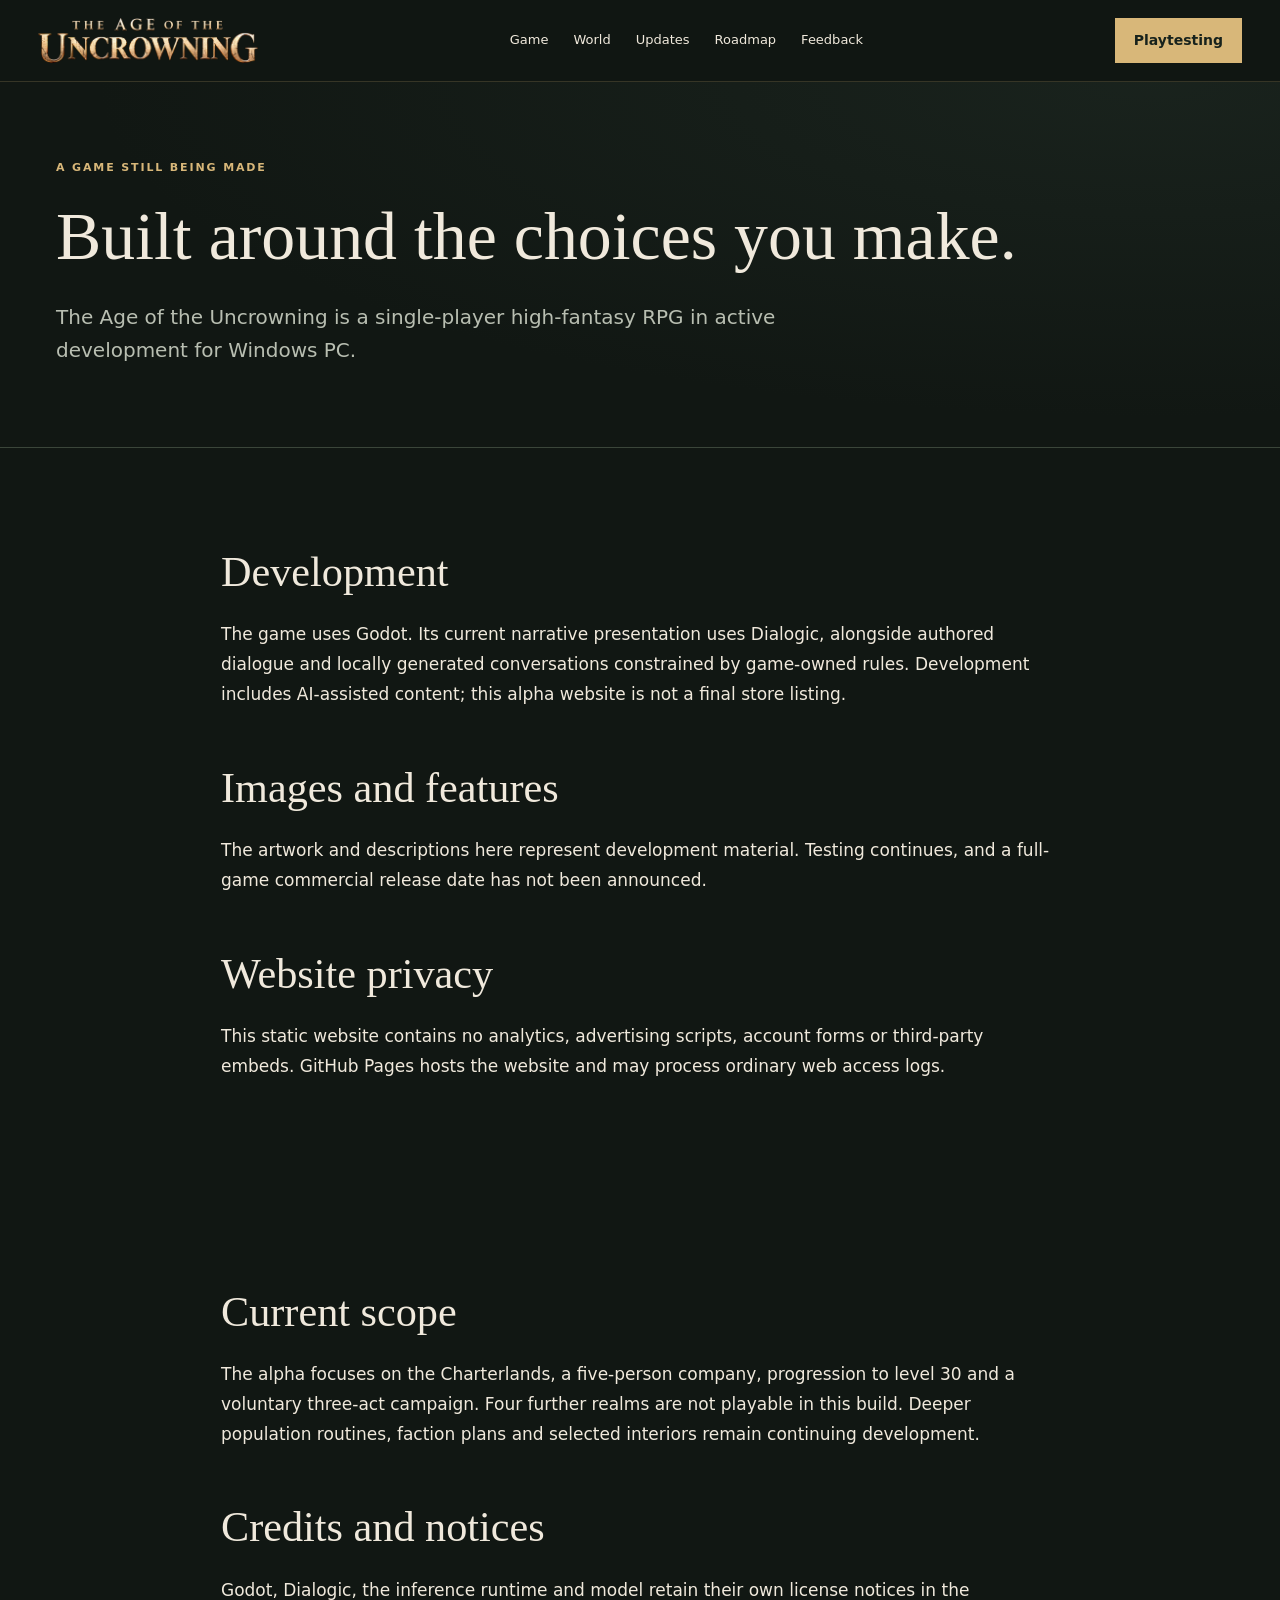
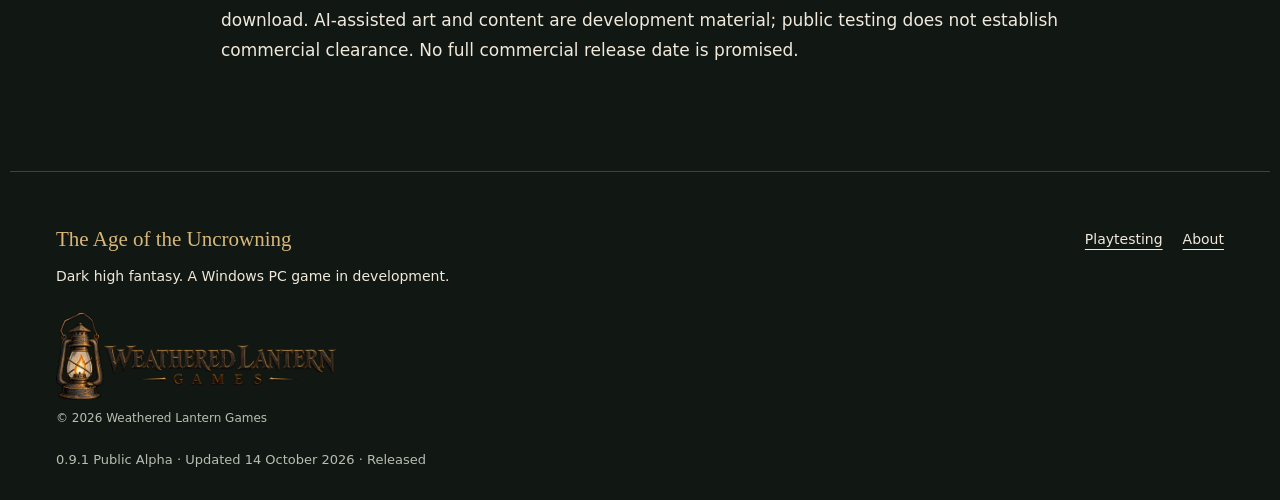
==== commit 1c1b5e8e: "Publish player world, history, roadmap and feedback site" ====
--- a/docs/about.html
+++ b/docs/about.html
@@ -1 +1 @@
-<!doctype html><html lang="en"><head><meta charset="utf-8"><meta name="viewport" content="width=device-width,initial-scale=1"><meta name="theme-color" content="#111713"><meta name="description" content="The Age of the Uncrowning is a single-player high-fantasy RPG in active development for Windows PC."><title>About the game</title><link rel="stylesheet" href="assets/site.css"><link rel="stylesheet" href="assets/public.css"><script src="assets/public.js" defer></script></head><body><a class="skip" href="#main">Skip to content</a><header><div class="nav"><a class="brand" href="index.html"><img src="assets/uncrowning-wordmark.png" alt="The Age of the Uncrowning"></a><nav aria-label="Main navigation"><a href="index.html">Game</a><a href="world.html">World</a><a href="updates.html">Updates</a><a href="roadmap.html">Roadmap</a><a href="feedback.html">Feedback</a></nav><a class="button small" href="play.html">Playtesting</a></div></header><main id="main"><section class="page-head"><div class="wrap"><p class="eyebrow">A game still being made</p><h1>Built around the choices you make.</h1><p class="lead">The Age of the Uncrowning is a single-player high-fantasy RPG in active development for Windows PC.</p></div></section><section class="section wrap reading"><h2>Development</h2><p>The game uses Godot. Its current narrative presentation uses Dialogic, alongside authored dialogue and locally generated conversations constrained by game-owned rules. Development includes AI-assisted content; this alpha website is not a final store listing.</p><h2>Images and features</h2><p>The artwork and descriptions here represent development material. Testing continues, and a full-game commercial release date has not been announced.</p><h2>Website privacy</h2><p>This static website contains no analytics, advertising scripts, account forms or third-party embeds. GitHub Pages hosts the website and may process ordinary web access logs.</p></section><section class="section wrap reading"><h2>Current scope</h2><p>The alpha focuses on the Charterlands, a five-person company, progression to level 30 and a voluntary three-act campaign. Four further realms are not playable in this build. Deeper population routines, faction plans and selected interiors remain continuing development.</p><h2>Credits and notices</h2><p>Godot, Dialogic, the inference runtime and model retain their own license notices in the download. AI-assisted art and content are development material; public testing does not establish commercial clearance. No full commercial release date is promised.</p></section></main><footer class="wrap"><div><strong>The Age of the Uncrowning</strong><p>Dark high fantasy. A Windows PC game in development.</p><div class="studio-credit"><img src="assets/weathered-lantern-games.png" alt="Weathered Lantern Games" width="640" height="200" loading="lazy"><p>© 2026 Weathered Lantern Games</p></div></div><nav aria-label="Footer"><a href="play.html">Playtesting</a><a href="about.html">About</a></nav><p class="fine">0.9.1 Public Alpha · Updated 14 October 2026 · Local playtest build</p></footer></body></html>+<!doctype html><html lang="en"><head><meta charset="utf-8"><meta name="viewport" content="width=device-width,initial-scale=1"><meta name="theme-color" content="#111713"><meta name="description" content="The Age of the Uncrowning is a single-player high-fantasy RPG in active development for Windows PC."><title>About the game</title><link rel="stylesheet" href="assets/site.css"><link rel="stylesheet" href="assets/public.css"><script src="assets/public.js" defer></script></head><body><a class="skip" href="#main">Skip to content</a><header><div class="nav"><a class="brand" href="index.html"><img src="assets/uncrowning-wordmark.png" alt="The Age of the Uncrowning"></a><nav aria-label="Main navigation"><a href="index.html">Game</a><a href="world.html">World</a><a href="updates.html">Updates</a><a href="roadmap.html">Roadmap</a><a href="feedback.html">Feedback</a></nav><a class="button small" href="play.html">Playtesting</a></div></header><main id="main"><section class="page-head"><div class="wrap"><p class="eyebrow">A game still being made</p><h1>Built around the choices you make.</h1><p class="lead">The Age of the Uncrowning is a single-player high-fantasy RPG in active development for Windows PC.</p></div></section><section class="section wrap reading"><h2>Development</h2><p>The game uses Godot. Its current narrative presentation uses Dialogic, alongside authored dialogue and locally generated conversations constrained by game-owned rules. Development includes AI-assisted content; this alpha website is not a final store listing.</p><h2>Images and features</h2><p>The artwork and descriptions here represent development material. Testing continues, and a full-game commercial release date has not been announced.</p><h2>Website privacy</h2><p>This static website contains no analytics, advertising scripts, account forms or third-party embeds. GitHub Pages hosts the website and may process ordinary web access logs.</p></section><section class="section wrap reading"><h2>Current scope</h2><p>The alpha focuses on the Charterlands, a five-person company, progression to level 30 and a voluntary three-act campaign. Four further realms are not playable in this build. Deeper population routines, faction plans and selected interiors remain continuing development.</p><h2>Credits and notices</h2><p>Godot, Dialogic, the inference runtime and model retain their own license notices in the download. AI-assisted art and content are development material; public testing does not establish commercial clearance. No full commercial release date is promised.</p></section></main><footer class="wrap"><div><strong>The Age of the Uncrowning</strong><p>Dark high fantasy. A Windows PC game in development.</p><div class="studio-credit"><img src="assets/weathered-lantern-games.png" alt="Weathered Lantern Games" width="640" height="200" loading="lazy"><p>© 2026 Weathered Lantern Games</p></div></div><nav aria-label="Footer"><a href="play.html">Playtesting</a><a href="about.html">About</a></nav><p class="fine">0.9.1 Public Alpha · Updated 14 October 2026 · Released</p></footer></body></html>
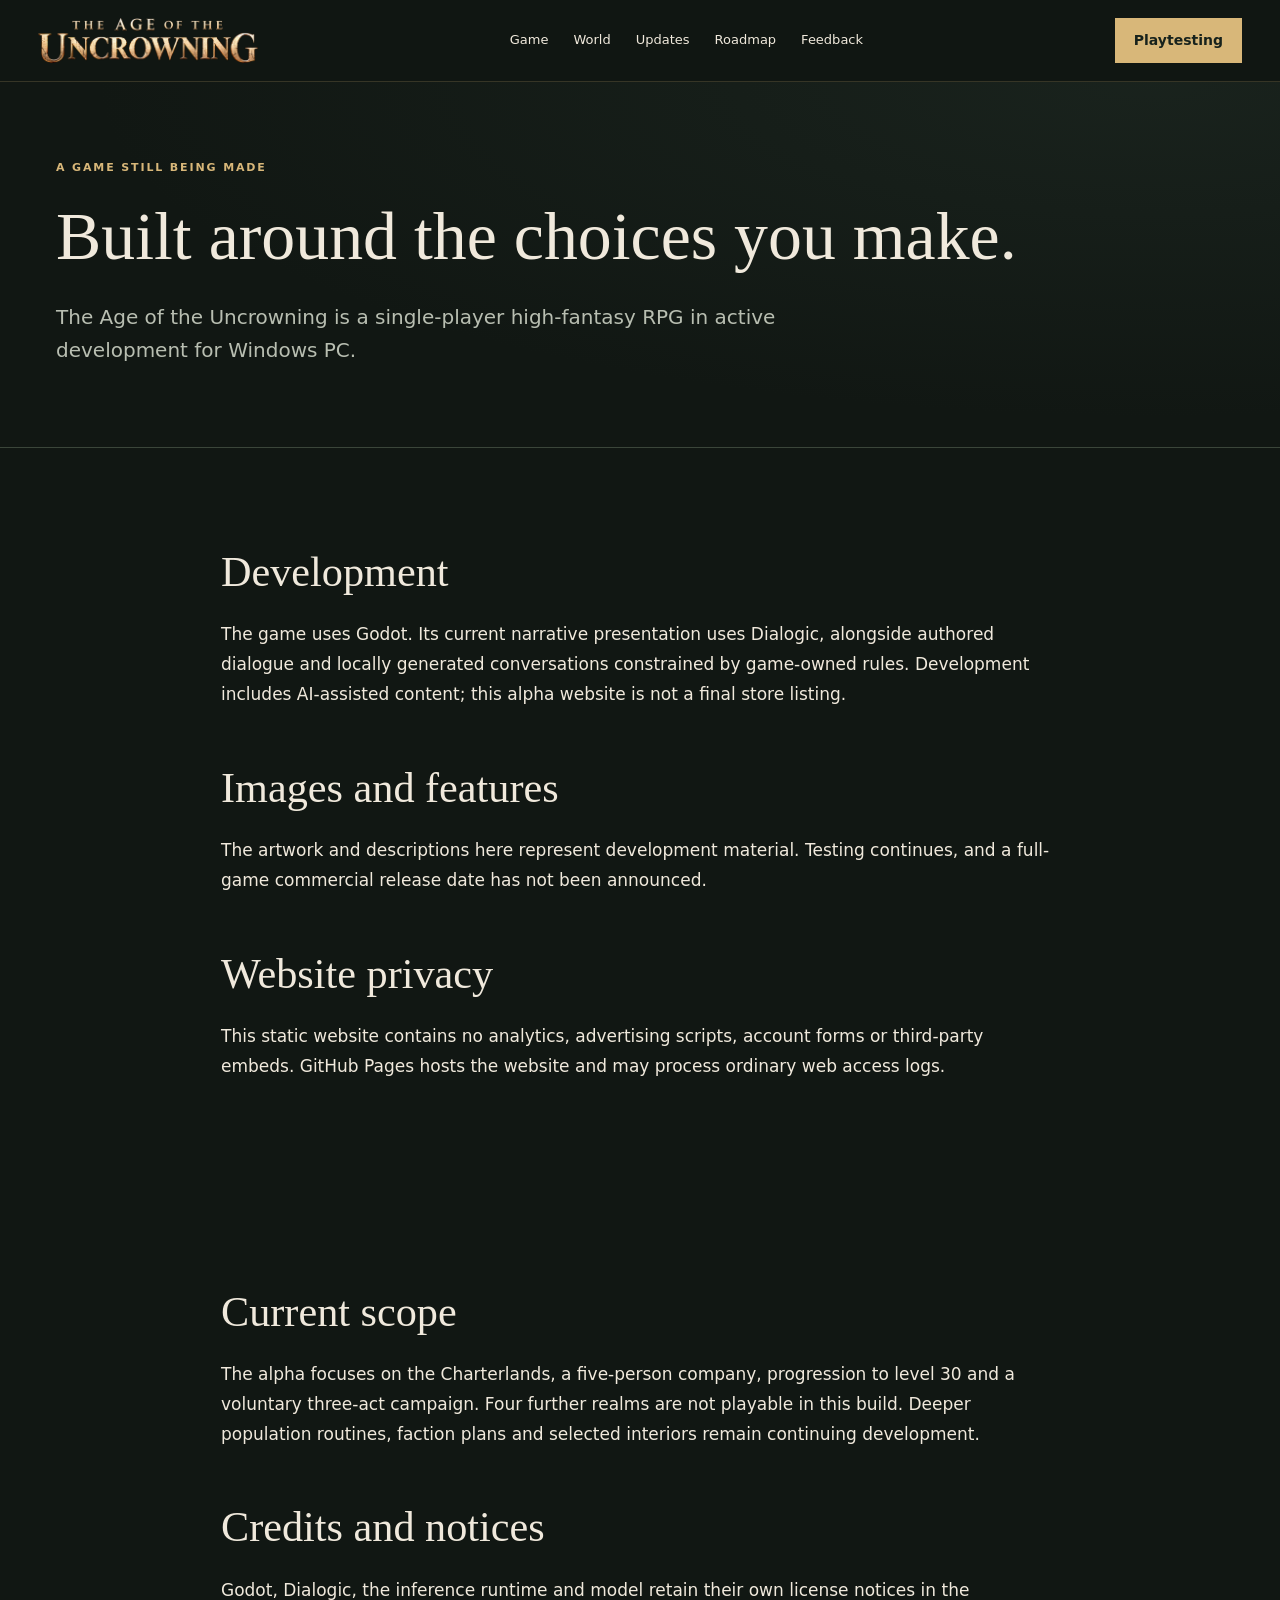
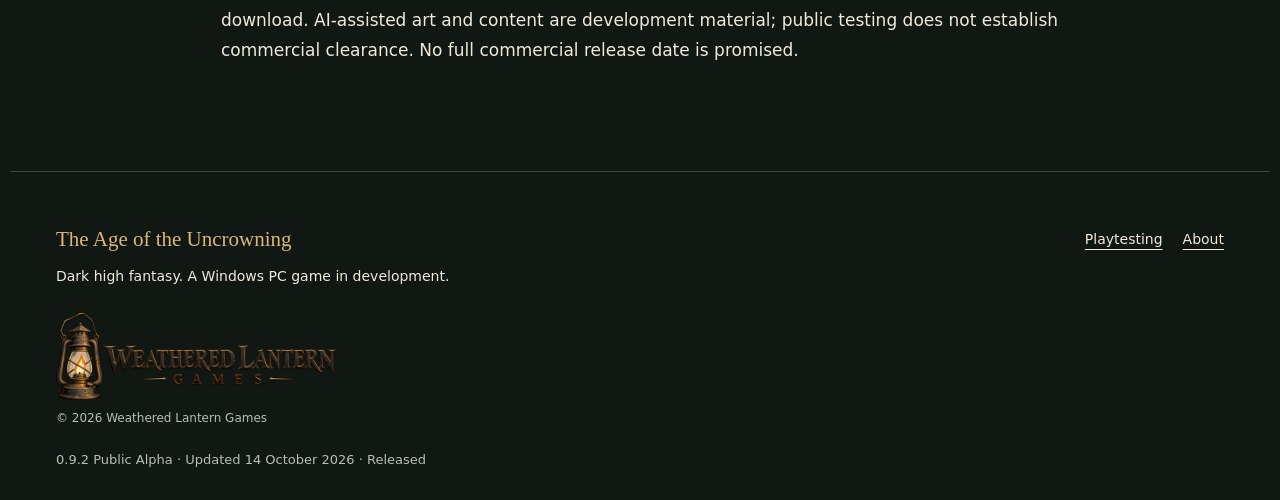
==== commit 155beeaa: "Publish player world, history, roadmap and feedback site" ====
--- a/docs/about.html
+++ b/docs/about.html
@@ -1 +1 @@
-<!doctype html><html lang="en"><head><meta charset="utf-8"><meta name="viewport" content="width=device-width,initial-scale=1"><meta name="theme-color" content="#111713"><meta name="description" content="The Age of the Uncrowning is a single-player high-fantasy RPG in active development for Windows PC."><title>About the game</title><link rel="stylesheet" href="assets/site.css"><link rel="stylesheet" href="assets/public.css"><script src="assets/public.js" defer></script></head><body><a class="skip" href="#main">Skip to content</a><header><div class="nav"><a class="brand" href="index.html"><img src="assets/uncrowning-wordmark.png" alt="The Age of the Uncrowning"></a><nav aria-label="Main navigation"><a href="index.html">Game</a><a href="world.html">World</a><a href="updates.html">Updates</a><a href="roadmap.html">Roadmap</a><a href="feedback.html">Feedback</a></nav><a class="button small" href="play.html">Playtesting</a></div></header><main id="main"><section class="page-head"><div class="wrap"><p class="eyebrow">A game still being made</p><h1>Built around the choices you make.</h1><p class="lead">The Age of the Uncrowning is a single-player high-fantasy RPG in active development for Windows PC.</p></div></section><section class="section wrap reading"><h2>Development</h2><p>The game uses Godot. Its current narrative presentation uses Dialogic, alongside authored dialogue and locally generated conversations constrained by game-owned rules. Development includes AI-assisted content; this alpha website is not a final store listing.</p><h2>Images and features</h2><p>The artwork and descriptions here represent development material. Testing continues, and a full-game commercial release date has not been announced.</p><h2>Website privacy</h2><p>This static website contains no analytics, advertising scripts, account forms or third-party embeds. GitHub Pages hosts the website and may process ordinary web access logs.</p></section><section class="section wrap reading"><h2>Current scope</h2><p>The alpha focuses on the Charterlands, a five-person company, progression to level 30 and a voluntary three-act campaign. Four further realms are not playable in this build. Deeper population routines, faction plans and selected interiors remain continuing development.</p><h2>Credits and notices</h2><p>Godot, Dialogic, the inference runtime and model retain their own license notices in the download. AI-assisted art and content are development material; public testing does not establish commercial clearance. No full commercial release date is promised.</p></section></main><footer class="wrap"><div><strong>The Age of the Uncrowning</strong><p>Dark high fantasy. A Windows PC game in development.</p><div class="studio-credit"><img src="assets/weathered-lantern-games.png" alt="Weathered Lantern Games" width="640" height="200" loading="lazy"><p>© 2026 Weathered Lantern Games</p></div></div><nav aria-label="Footer"><a href="play.html">Playtesting</a><a href="about.html">About</a></nav><p class="fine">0.9.1 Public Alpha · Updated 14 October 2026 · Released</p></footer></body></html>+<!doctype html><html lang="en"><head><meta charset="utf-8"><meta name="viewport" content="width=device-width,initial-scale=1"><meta name="theme-color" content="#111713"><meta name="description" content="The Age of the Uncrowning is a single-player high-fantasy RPG in active development for Windows PC."><title>About the game</title><link rel="stylesheet" href="assets/site.css"><link rel="stylesheet" href="assets/public.css"><script src="assets/public.js" defer></script></head><body><a class="skip" href="#main">Skip to content</a><header><div class="nav"><a class="brand" href="index.html"><img src="assets/uncrowning-wordmark.png" alt="The Age of the Uncrowning"></a><nav aria-label="Main navigation"><a href="index.html">Game</a><a href="world.html">World</a><a href="updates.html">Updates</a><a href="roadmap.html">Roadmap</a><a href="feedback.html">Feedback</a></nav><a class="button small" href="play.html">Playtesting</a></div></header><main id="main"><section class="page-head"><div class="wrap"><p class="eyebrow">A game still being made</p><h1>Built around the choices you make.</h1><p class="lead">The Age of the Uncrowning is a single-player high-fantasy RPG in active development for Windows PC.</p></div></section><section class="section wrap reading"><h2>Development</h2><p>The game uses Godot. Its current narrative presentation uses Dialogic, alongside authored dialogue and locally generated conversations constrained by game-owned rules. Development includes AI-assisted content; this alpha website is not a final store listing.</p><h2>Images and features</h2><p>The artwork and descriptions here represent development material. Testing continues, and a full-game commercial release date has not been announced.</p><h2>Website privacy</h2><p>This static website contains no analytics, advertising scripts, account forms or third-party embeds. GitHub Pages hosts the website and may process ordinary web access logs.</p></section><section class="section wrap reading"><h2>Current scope</h2><p>The alpha focuses on the Charterlands, a five-person company, progression to level 30 and a voluntary three-act campaign. Four further realms are not playable in this build. Deeper population routines, faction plans and selected interiors remain continuing development.</p><h2>Credits and notices</h2><p>Godot, Dialogic, the inference runtime and model retain their own license notices in the download. AI-assisted art and content are development material; public testing does not establish commercial clearance. No full commercial release date is promised.</p></section></main><footer class="wrap"><div><strong>The Age of the Uncrowning</strong><p>Dark high fantasy. A Windows PC game in development.</p><div class="studio-credit"><img src="assets/weathered-lantern-games.png" alt="Weathered Lantern Games" width="640" height="200" loading="lazy"><p>© 2026 Weathered Lantern Games</p></div></div><nav aria-label="Footer"><a href="play.html">Playtesting</a><a href="about.html">About</a></nav><p class="fine">0.9.2 Public Alpha · Updated 14 October 2026 · Released</p></footer></body></html>
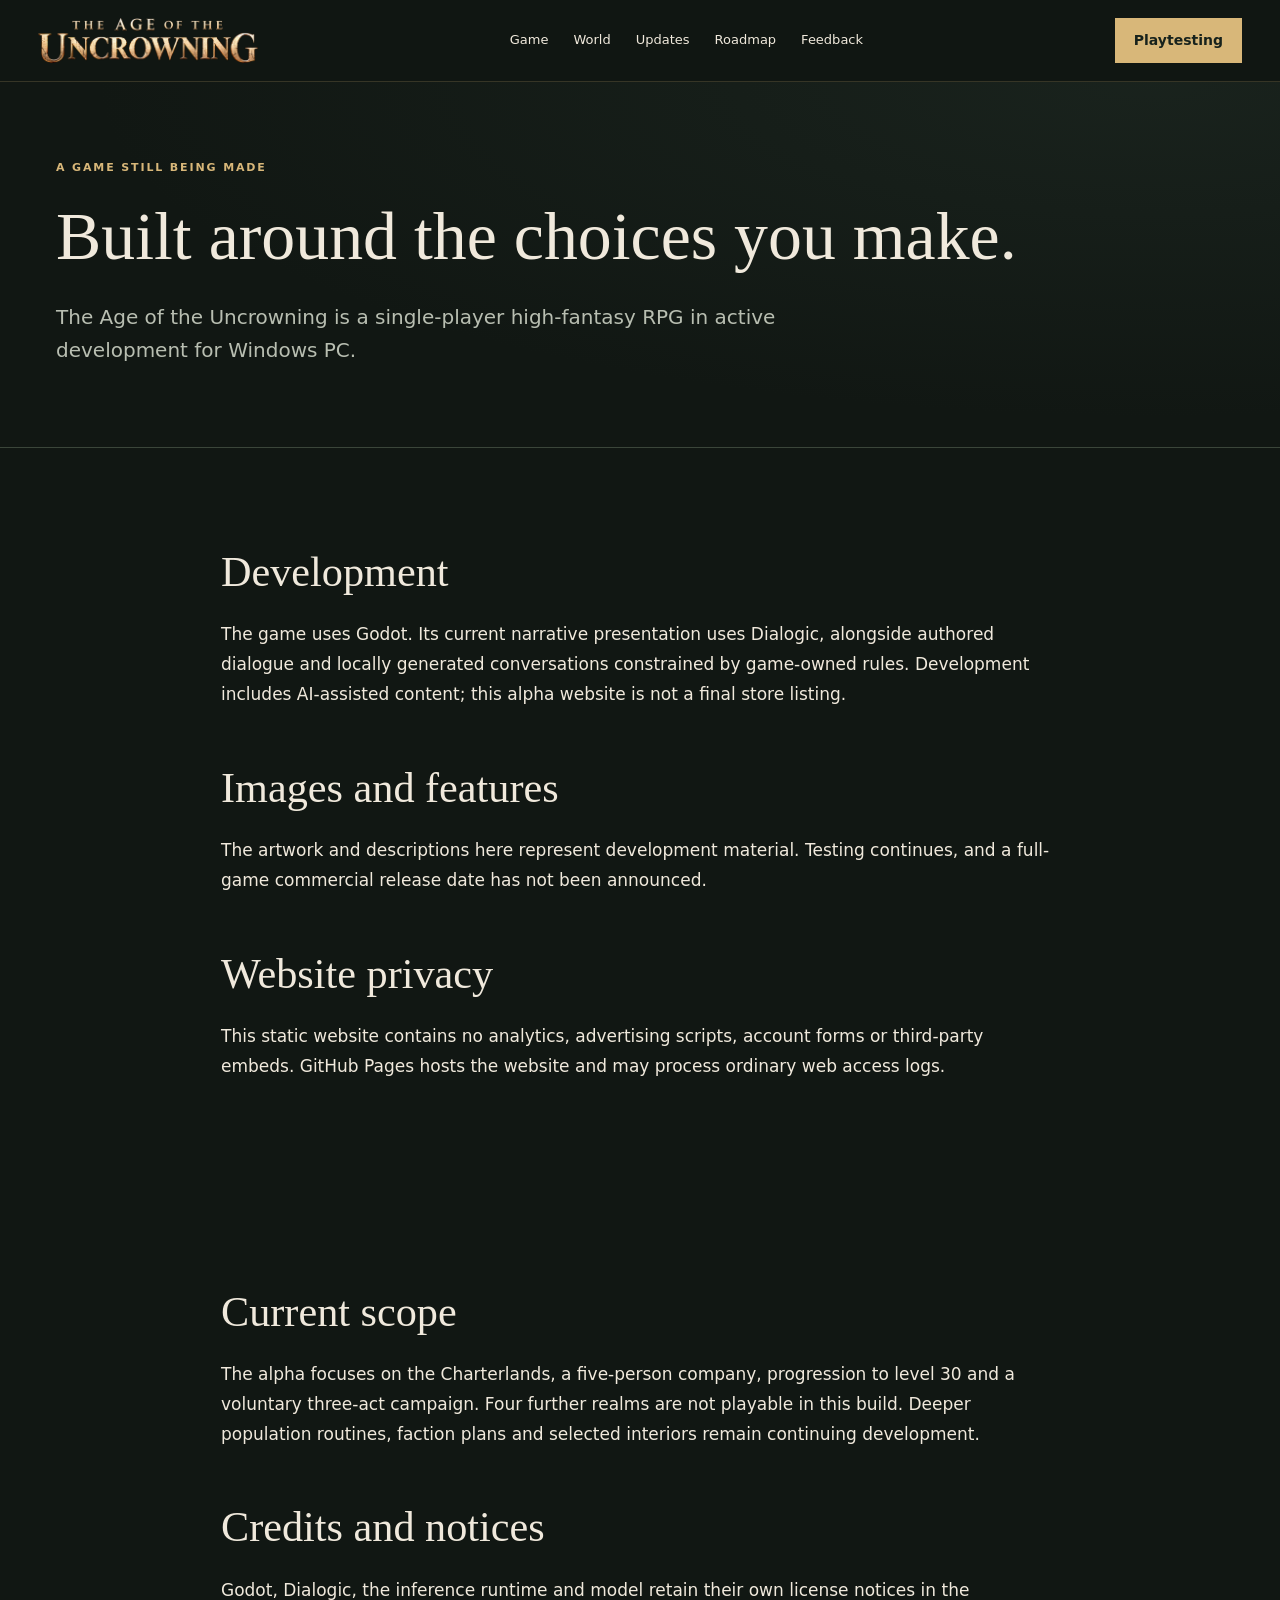
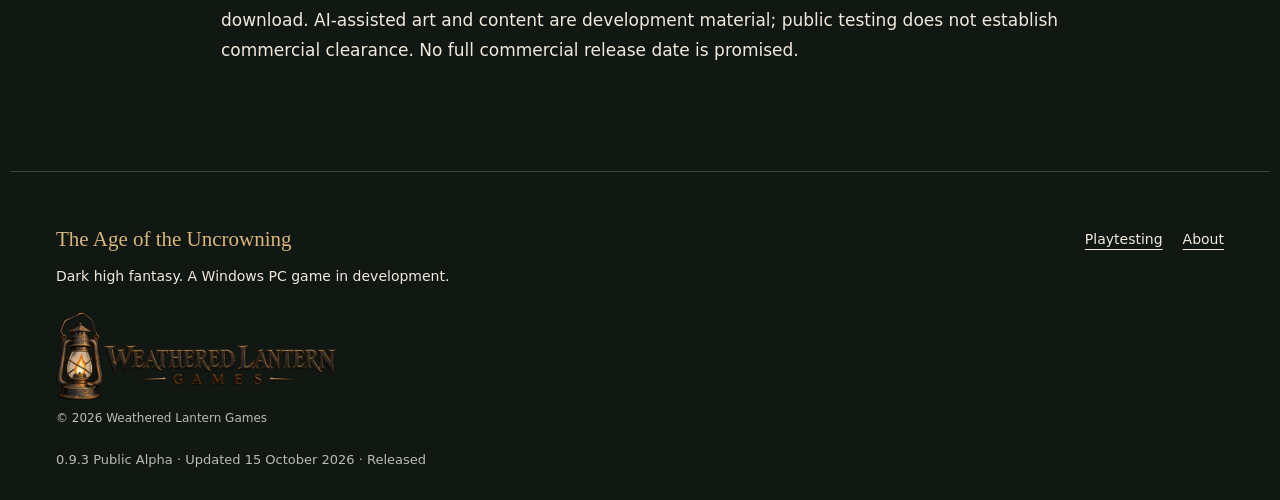
==== commit c850c58d: "Publish player world, history, roadmap and feedback site" ====
--- a/docs/about.html
+++ b/docs/about.html
@@ -1 +1 @@
-<!doctype html><html lang="en"><head><meta charset="utf-8"><meta name="viewport" content="width=device-width,initial-scale=1"><meta name="theme-color" content="#111713"><meta name="description" content="The Age of the Uncrowning is a single-player high-fantasy RPG in active development for Windows PC."><title>About the game</title><link rel="stylesheet" href="assets/site.css"><link rel="stylesheet" href="assets/public.css"><script src="assets/public.js" defer></script></head><body><a class="skip" href="#main">Skip to content</a><header><div class="nav"><a class="brand" href="index.html"><img src="assets/uncrowning-wordmark.png" alt="The Age of the Uncrowning"></a><nav aria-label="Main navigation"><a href="index.html">Game</a><a href="world.html">World</a><a href="updates.html">Updates</a><a href="roadmap.html">Roadmap</a><a href="feedback.html">Feedback</a></nav><a class="button small" href="play.html">Playtesting</a></div></header><main id="main"><section class="page-head"><div class="wrap"><p class="eyebrow">A game still being made</p><h1>Built around the choices you make.</h1><p class="lead">The Age of the Uncrowning is a single-player high-fantasy RPG in active development for Windows PC.</p></div></section><section class="section wrap reading"><h2>Development</h2><p>The game uses Godot. Its current narrative presentation uses Dialogic, alongside authored dialogue and locally generated conversations constrained by game-owned rules. Development includes AI-assisted content; this alpha website is not a final store listing.</p><h2>Images and features</h2><p>The artwork and descriptions here represent development material. Testing continues, and a full-game commercial release date has not been announced.</p><h2>Website privacy</h2><p>This static website contains no analytics, advertising scripts, account forms or third-party embeds. GitHub Pages hosts the website and may process ordinary web access logs.</p></section><section class="section wrap reading"><h2>Current scope</h2><p>The alpha focuses on the Charterlands, a five-person company, progression to level 30 and a voluntary three-act campaign. Four further realms are not playable in this build. Deeper population routines, faction plans and selected interiors remain continuing development.</p><h2>Credits and notices</h2><p>Godot, Dialogic, the inference runtime and model retain their own license notices in the download. AI-assisted art and content are development material; public testing does not establish commercial clearance. No full commercial release date is promised.</p></section></main><footer class="wrap"><div><strong>The Age of the Uncrowning</strong><p>Dark high fantasy. A Windows PC game in development.</p><div class="studio-credit"><img src="assets/weathered-lantern-games.png" alt="Weathered Lantern Games" width="640" height="200" loading="lazy"><p>© 2026 Weathered Lantern Games</p></div></div><nav aria-label="Footer"><a href="play.html">Playtesting</a><a href="about.html">About</a></nav><p class="fine">0.9.2 Public Alpha · Updated 14 October 2026 · Released</p></footer></body></html>+<!doctype html><html lang="en"><head><meta charset="utf-8"><meta name="viewport" content="width=device-width,initial-scale=1"><meta name="theme-color" content="#111713"><meta name="description" content="The Age of the Uncrowning is a single-player high-fantasy RPG in active development for Windows PC."><title>About the game</title><link rel="stylesheet" href="assets/site.css"><link rel="stylesheet" href="assets/public.css"><script src="assets/public.js" defer></script></head><body><a class="skip" href="#main">Skip to content</a><header><div class="nav"><a class="brand" href="index.html"><img src="assets/uncrowning-wordmark.png" alt="The Age of the Uncrowning"></a><nav aria-label="Main navigation"><a href="index.html">Game</a><a href="world.html">World</a><a href="updates.html">Updates</a><a href="roadmap.html">Roadmap</a><a href="feedback.html">Feedback</a></nav><a class="button small" href="play.html">Playtesting</a></div></header><main id="main"><section class="page-head"><div class="wrap"><p class="eyebrow">A game still being made</p><h1>Built around the choices you make.</h1><p class="lead">The Age of the Uncrowning is a single-player high-fantasy RPG in active development for Windows PC.</p></div></section><section class="section wrap reading"><h2>Development</h2><p>The game uses Godot. Its current narrative presentation uses Dialogic, alongside authored dialogue and locally generated conversations constrained by game-owned rules. Development includes AI-assisted content; this alpha website is not a final store listing.</p><h2>Images and features</h2><p>The artwork and descriptions here represent development material. Testing continues, and a full-game commercial release date has not been announced.</p><h2>Website privacy</h2><p>This static website contains no analytics, advertising scripts, account forms or third-party embeds. GitHub Pages hosts the website and may process ordinary web access logs.</p></section><section class="section wrap reading"><h2>Current scope</h2><p>The alpha focuses on the Charterlands, a five-person company, progression to level 30 and a voluntary three-act campaign. Four further realms are not playable in this build. Deeper population routines, faction plans and selected interiors remain continuing development.</p><h2>Credits and notices</h2><p>Godot, Dialogic, the inference runtime and model retain their own license notices in the download. AI-assisted art and content are development material; public testing does not establish commercial clearance. No full commercial release date is promised.</p></section></main><footer class="wrap"><div><strong>The Age of the Uncrowning</strong><p>Dark high fantasy. A Windows PC game in development.</p><div class="studio-credit"><img src="assets/weathered-lantern-games.png" alt="Weathered Lantern Games" width="640" height="200" loading="lazy"><p>© 2026 Weathered Lantern Games</p></div></div><nav aria-label="Footer"><a href="play.html">Playtesting</a><a href="about.html">About</a></nav><p class="fine">0.9.3 Public Alpha · Updated 15 October 2026 · Released</p></footer></body></html>
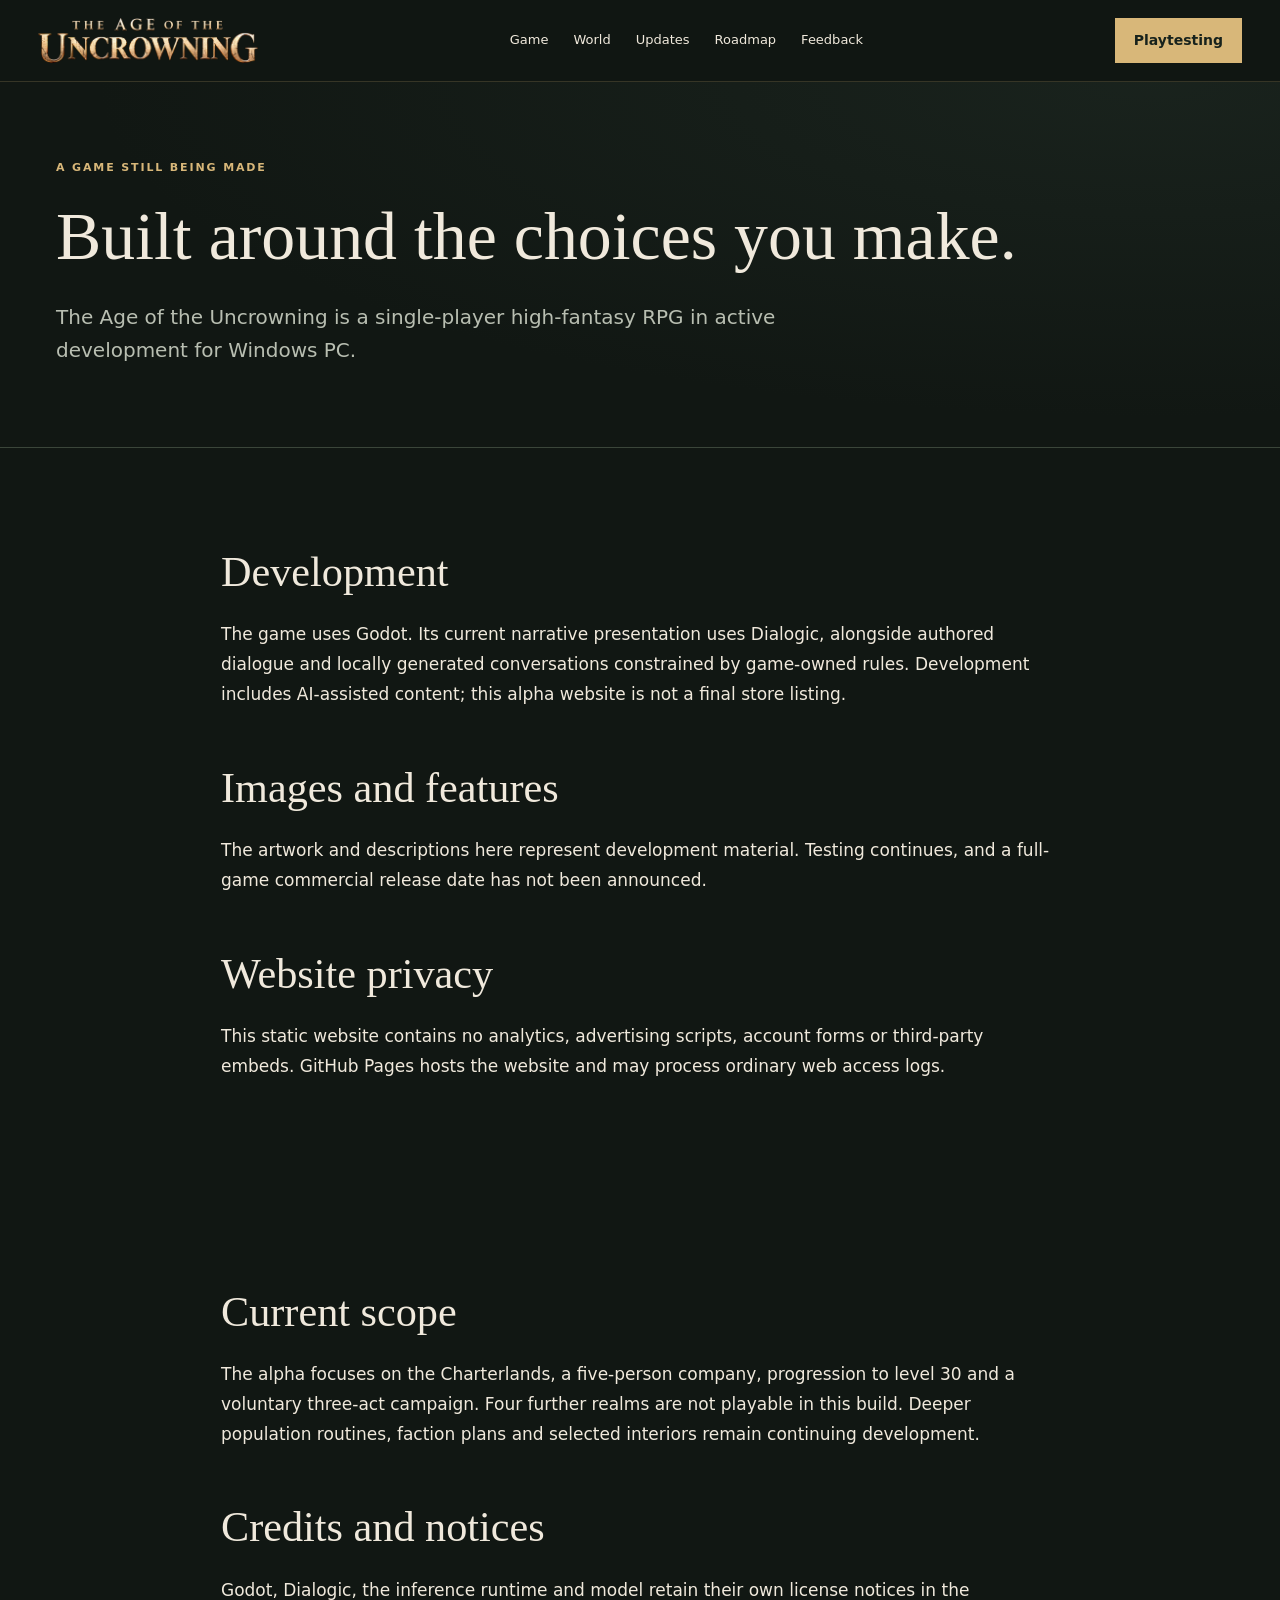
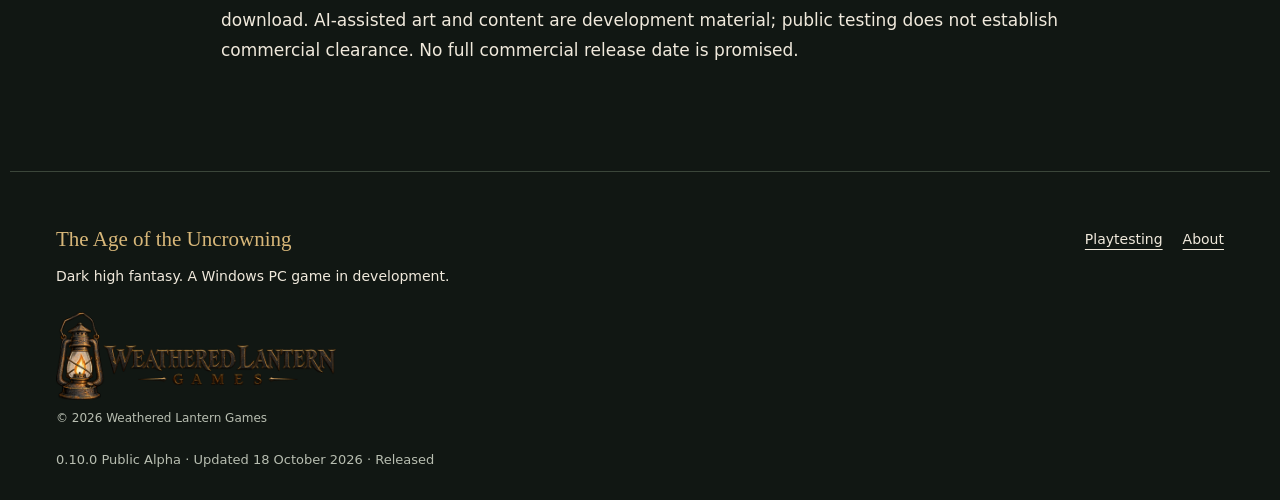
==== commit 461bb040: "Publish player world, history, roadmap and feedback site" ====
--- a/docs/about.html
+++ b/docs/about.html
@@ -1 +1 @@
-<!doctype html><html lang="en"><head><meta charset="utf-8"><meta name="viewport" content="width=device-width,initial-scale=1"><meta name="theme-color" content="#111713"><meta name="description" content="The Age of the Uncrowning is a single-player high-fantasy RPG in active development for Windows PC."><title>About the game</title><link rel="stylesheet" href="assets/site.css"><link rel="stylesheet" href="assets/public.css"><script src="assets/public.js" defer></script></head><body><a class="skip" href="#main">Skip to content</a><header><div class="nav"><a class="brand" href="index.html"><img src="assets/uncrowning-wordmark.png" alt="The Age of the Uncrowning"></a><nav aria-label="Main navigation"><a href="index.html">Game</a><a href="world.html">World</a><a href="updates.html">Updates</a><a href="roadmap.html">Roadmap</a><a href="feedback.html">Feedback</a></nav><a class="button small" href="play.html">Playtesting</a></div></header><main id="main"><section class="page-head"><div class="wrap"><p class="eyebrow">A game still being made</p><h1>Built around the choices you make.</h1><p class="lead">The Age of the Uncrowning is a single-player high-fantasy RPG in active development for Windows PC.</p></div></section><section class="section wrap reading"><h2>Development</h2><p>The game uses Godot. Its current narrative presentation uses Dialogic, alongside authored dialogue and locally generated conversations constrained by game-owned rules. Development includes AI-assisted content; this alpha website is not a final store listing.</p><h2>Images and features</h2><p>The artwork and descriptions here represent development material. Testing continues, and a full-game commercial release date has not been announced.</p><h2>Website privacy</h2><p>This static website contains no analytics, advertising scripts, account forms or third-party embeds. GitHub Pages hosts the website and may process ordinary web access logs.</p></section><section class="section wrap reading"><h2>Current scope</h2><p>The alpha focuses on the Charterlands, a five-person company, progression to level 30 and a voluntary three-act campaign. Four further realms are not playable in this build. Deeper population routines, faction plans and selected interiors remain continuing development.</p><h2>Credits and notices</h2><p>Godot, Dialogic, the inference runtime and model retain their own license notices in the download. AI-assisted art and content are development material; public testing does not establish commercial clearance. No full commercial release date is promised.</p></section></main><footer class="wrap"><div><strong>The Age of the Uncrowning</strong><p>Dark high fantasy. A Windows PC game in development.</p><div class="studio-credit"><img src="assets/weathered-lantern-games.png" alt="Weathered Lantern Games" width="640" height="200" loading="lazy"><p>© 2026 Weathered Lantern Games</p></div></div><nav aria-label="Footer"><a href="play.html">Playtesting</a><a href="about.html">About</a></nav><p class="fine">0.9.3 Public Alpha · Updated 15 October 2026 · Released</p></footer></body></html>+<!doctype html><html lang="en"><head><meta charset="utf-8"><meta name="viewport" content="width=device-width,initial-scale=1"><meta name="theme-color" content="#111713"><meta name="description" content="The Age of the Uncrowning is a single-player high-fantasy RPG in active development for Windows PC."><title>About the game</title><link rel="stylesheet" href="assets/site.css"><link rel="stylesheet" href="assets/public.css"><script src="assets/public.js" defer></script></head><body><a class="skip" href="#main">Skip to content</a><header><div class="nav"><a class="brand" href="index.html"><img src="assets/uncrowning-wordmark.png" alt="The Age of the Uncrowning"></a><nav aria-label="Main navigation"><a href="index.html">Game</a><a href="world.html">World</a><a href="updates.html">Updates</a><a href="roadmap.html">Roadmap</a><a href="feedback.html">Feedback</a></nav><a class="button small" href="play.html">Playtesting</a></div></header><main id="main"><section class="page-head"><div class="wrap"><p class="eyebrow">A game still being made</p><h1>Built around the choices you make.</h1><p class="lead">The Age of the Uncrowning is a single-player high-fantasy RPG in active development for Windows PC.</p></div></section><section class="section wrap reading"><h2>Development</h2><p>The game uses Godot. Its current narrative presentation uses Dialogic, alongside authored dialogue and locally generated conversations constrained by game-owned rules. Development includes AI-assisted content; this alpha website is not a final store listing.</p><h2>Images and features</h2><p>The artwork and descriptions here represent development material. Testing continues, and a full-game commercial release date has not been announced.</p><h2>Website privacy</h2><p>This static website contains no analytics, advertising scripts, account forms or third-party embeds. GitHub Pages hosts the website and may process ordinary web access logs.</p></section><section class="section wrap reading"><h2>Current scope</h2><p>The alpha focuses on the Charterlands, a five-person company, progression to level 30 and a voluntary three-act campaign. Four further realms are not playable in this build. Deeper population routines, faction plans and selected interiors remain continuing development.</p><h2>Credits and notices</h2><p>Godot, Dialogic, the inference runtime and model retain their own license notices in the download. AI-assisted art and content are development material; public testing does not establish commercial clearance. No full commercial release date is promised.</p></section></main><footer class="wrap"><div><strong>The Age of the Uncrowning</strong><p>Dark high fantasy. A Windows PC game in development.</p><div class="studio-credit"><img src="assets/weathered-lantern-games.png" alt="Weathered Lantern Games" width="640" height="200" loading="lazy"><p>© 2026 Weathered Lantern Games</p></div></div><nav aria-label="Footer"><a href="play.html">Playtesting</a><a href="about.html">About</a></nav><p class="fine">0.10.0 Public Alpha · Updated 18 October 2026 · Released</p></footer></body></html>
--- a/docs/assets/public.css
+++ b/docs/assets/public.css
@@ -4,3 +4,5 @@
 
 /* Compact studio attribution shared by every public page. */
 .studio-credit{margin-top:24px}.studio-credit img{display:block;width:280px;max-width:100%;height:auto}.studio-credit p{margin:8px 0 0;color:var(--muted);font-size:12px}
+
+.update-gallery{display:grid;gap:28px;grid-template-columns:repeat(auto-fit,minmax(min(100%,340px),1fr))}.update-gallery figure{margin:0}.update-gallery img{display:block;width:100%;height:auto;border:1px solid var(--line);border-radius:6px}.update-gallery figcaption{color:var(--muted);font-size:15px;line-height:1.6;margin-top:10px}
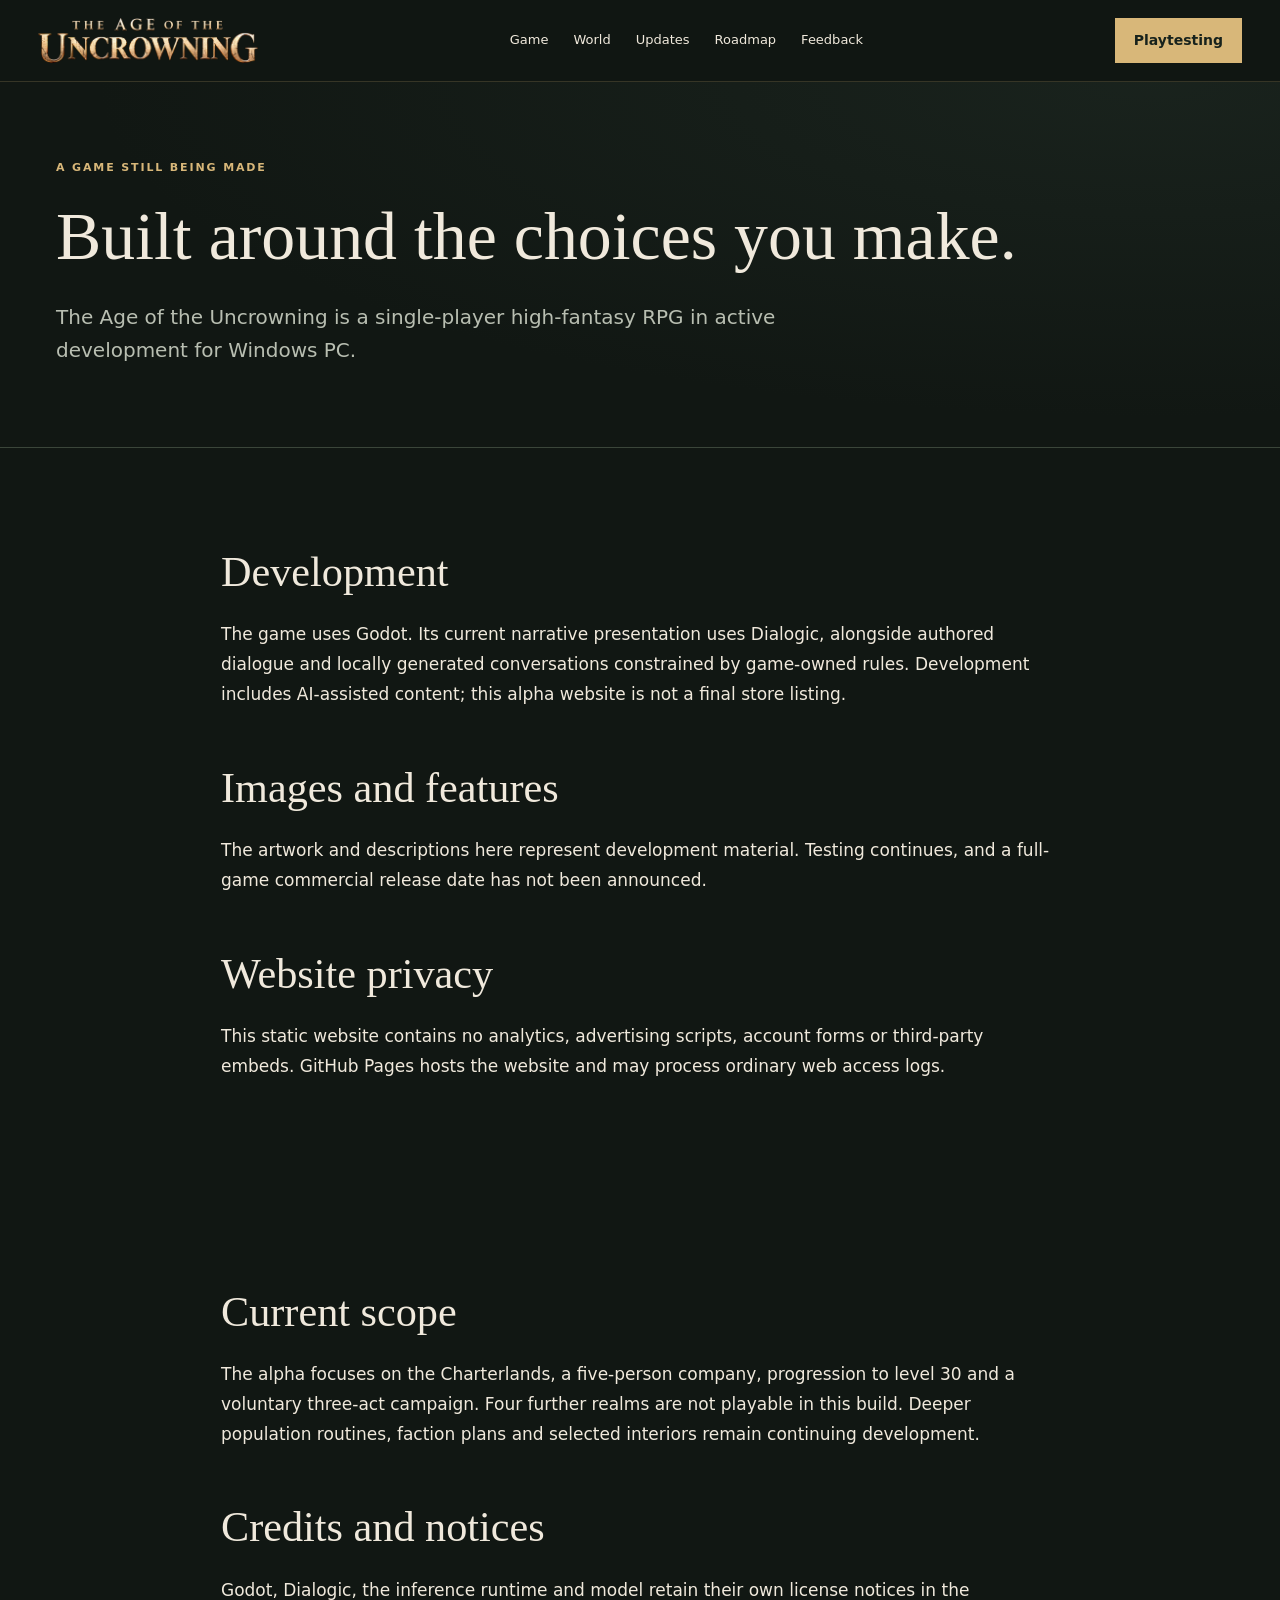
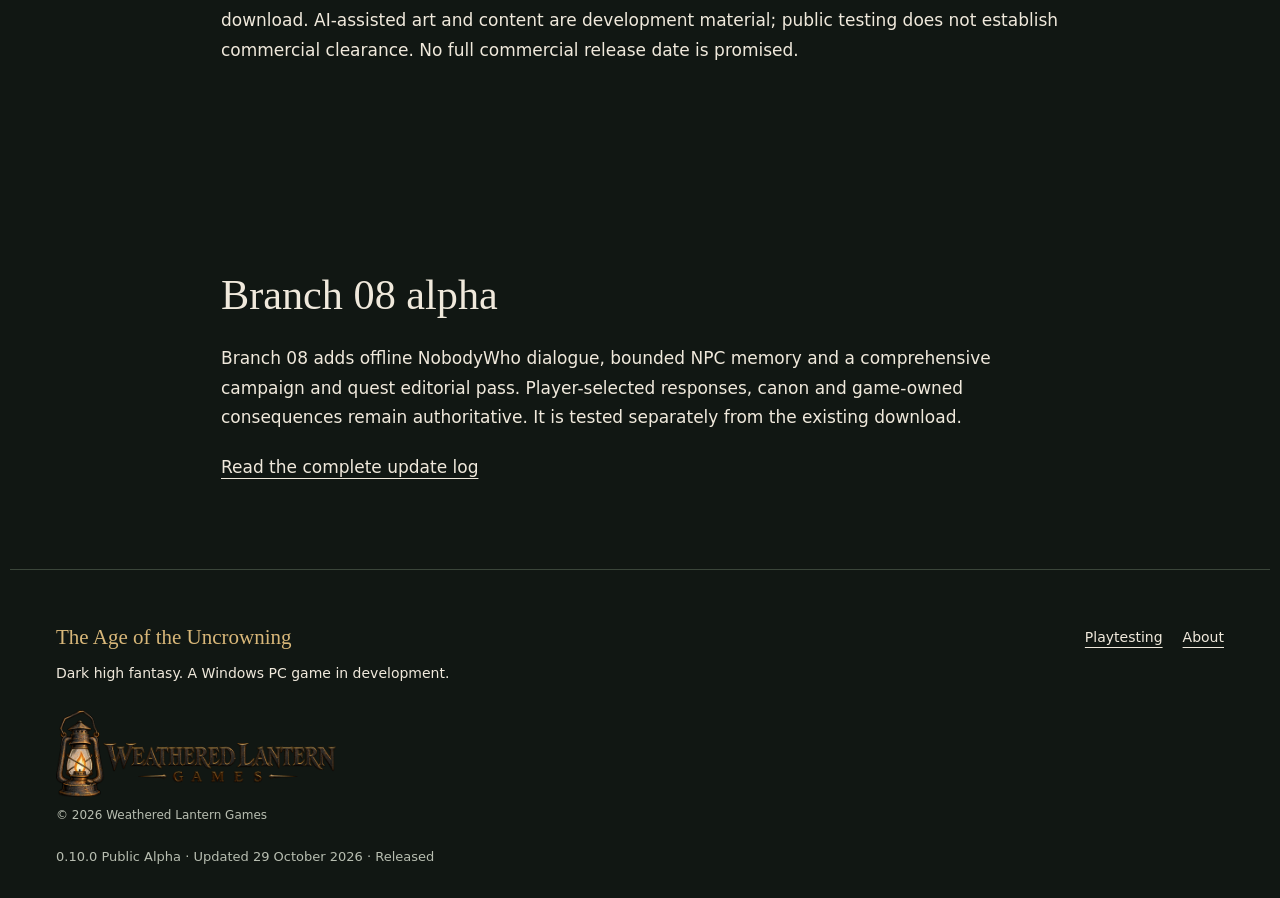
==== commit 759e6dd3: "Announce Branch 08 active alpha testing with full change log" ====
--- a/docs/about.html
+++ b/docs/about.html
@@ -1 +1 @@
-<!doctype html><html lang="en"><head><meta charset="utf-8"><meta name="viewport" content="width=device-width,initial-scale=1"><meta name="theme-color" content="#111713"><meta name="description" content="The Age of the Uncrowning is a single-player high-fantasy RPG in active development for Windows PC."><title>About the game</title><link rel="stylesheet" href="assets/site.css"><link rel="stylesheet" href="assets/public.css"><script src="assets/public.js" defer></script></head><body><a class="skip" href="#main">Skip to content</a><header><div class="nav"><a class="brand" href="index.html"><img src="assets/uncrowning-wordmark.png" alt="The Age of the Uncrowning"></a><nav aria-label="Main navigation"><a href="index.html">Game</a><a href="world.html">World</a><a href="updates.html">Updates</a><a href="roadmap.html">Roadmap</a><a href="feedback.html">Feedback</a></nav><a class="button small" href="play.html">Playtesting</a></div></header><main id="main"><section class="page-head"><div class="wrap"><p class="eyebrow">A game still being made</p><h1>Built around the choices you make.</h1><p class="lead">The Age of the Uncrowning is a single-player high-fantasy RPG in active development for Windows PC.</p></div></section><section class="section wrap reading"><h2>Development</h2><p>The game uses Godot. Its current narrative presentation uses Dialogic, alongside authored dialogue and locally generated conversations constrained by game-owned rules. Development includes AI-assisted content; this alpha website is not a final store listing.</p><h2>Images and features</h2><p>The artwork and descriptions here represent development material. Testing continues, and a full-game commercial release date has not been announced.</p><h2>Website privacy</h2><p>This static website contains no analytics, advertising scripts, account forms or third-party embeds. GitHub Pages hosts the website and may process ordinary web access logs.</p></section><section class="section wrap reading"><h2>Current scope</h2><p>The alpha focuses on the Charterlands, a five-person company, progression to level 30 and a voluntary three-act campaign. Four further realms are not playable in this build. Deeper population routines, faction plans and selected interiors remain continuing development.</p><h2>Credits and notices</h2><p>Godot, Dialogic, the inference runtime and model retain their own license notices in the download. AI-assisted art and content are development material; public testing does not establish commercial clearance. No full commercial release date is promised.</p></section></main><footer class="wrap"><div><strong>The Age of the Uncrowning</strong><p>Dark high fantasy. A Windows PC game in development.</p><div class="studio-credit"><img src="assets/weathered-lantern-games.png" alt="Weathered Lantern Games" width="640" height="200" loading="lazy"><p>© 2026 Weathered Lantern Games</p></div></div><nav aria-label="Footer"><a href="play.html">Playtesting</a><a href="about.html">About</a></nav><p class="fine">0.10.0 Public Alpha · Updated 18 October 2026 · Released</p></footer></body></html>+<!doctype html><html lang="en"><head><meta charset="utf-8"><meta name="viewport" content="width=device-width,initial-scale=1"><meta name="theme-color" content="#111713"><meta name="description" content="The Age of the Uncrowning is a single-player high-fantasy RPG in active development for Windows PC."><title>About the game</title><link rel="stylesheet" href="assets/site.css"><link rel="stylesheet" href="assets/public.css"><script src="assets/public.js" defer></script></head><body><a class="skip" href="#main">Skip to content</a><header><div class="nav"><a class="brand" href="index.html"><img src="assets/uncrowning-wordmark.png" alt="The Age of the Uncrowning"></a><nav aria-label="Main navigation"><a href="index.html">Game</a><a href="world.html">World</a><a href="updates.html">Updates</a><a href="roadmap.html">Roadmap</a><a href="feedback.html">Feedback</a></nav><a class="button small" href="play.html">Playtesting</a></div></header><main id="main"><section class="page-head"><div class="wrap"><p class="eyebrow">A game still being made</p><h1>Built around the choices you make.</h1><p class="lead">The Age of the Uncrowning is a single-player high-fantasy RPG in active development for Windows PC.</p></div></section><section class="section wrap reading"><h2>Development</h2><p>The game uses Godot. Its current narrative presentation uses Dialogic, alongside authored dialogue and locally generated conversations constrained by game-owned rules. Development includes AI-assisted content; this alpha website is not a final store listing.</p><h2>Images and features</h2><p>The artwork and descriptions here represent development material. Testing continues, and a full-game commercial release date has not been announced.</p><h2>Website privacy</h2><p>This static website contains no analytics, advertising scripts, account forms or third-party embeds. GitHub Pages hosts the website and may process ordinary web access logs.</p></section><section class="section wrap reading"><h2>Current scope</h2><p>The alpha focuses on the Charterlands, a five-person company, progression to level 30 and a voluntary three-act campaign. Four further realms are not playable in this build. Deeper population routines, faction plans and selected interiors remain continuing development.</p><h2>Credits and notices</h2><p>Godot, Dialogic, the inference runtime and model retain their own license notices in the download. AI-assisted art and content are development material; public testing does not establish commercial clearance. No full commercial release date is promised.</p></section><section class="section wrap reading"><h2>Branch 08 alpha</h2><p>Branch 08 adds offline NobodyWho dialogue, bounded NPC memory and a comprehensive campaign and quest editorial pass. Player-selected responses, canon and game-owned consequences remain authoritative. It is tested separately from the existing download.</p><a href="updates.html#branch-08">Read the complete update log</a></section></main><footer class="wrap"><div><strong>The Age of the Uncrowning</strong><p>Dark high fantasy. A Windows PC game in development.</p><div class="studio-credit"><img src="assets/weathered-lantern-games.png" alt="Weathered Lantern Games" width="640" height="200" loading="lazy"><p>© 2026 Weathered Lantern Games</p></div></div><nav aria-label="Footer"><a href="play.html">Playtesting</a><a href="about.html">About</a></nav><p class="fine">0.10.0 Public Alpha · Updated 29 October 2026 · Released</p></footer></body></html>
